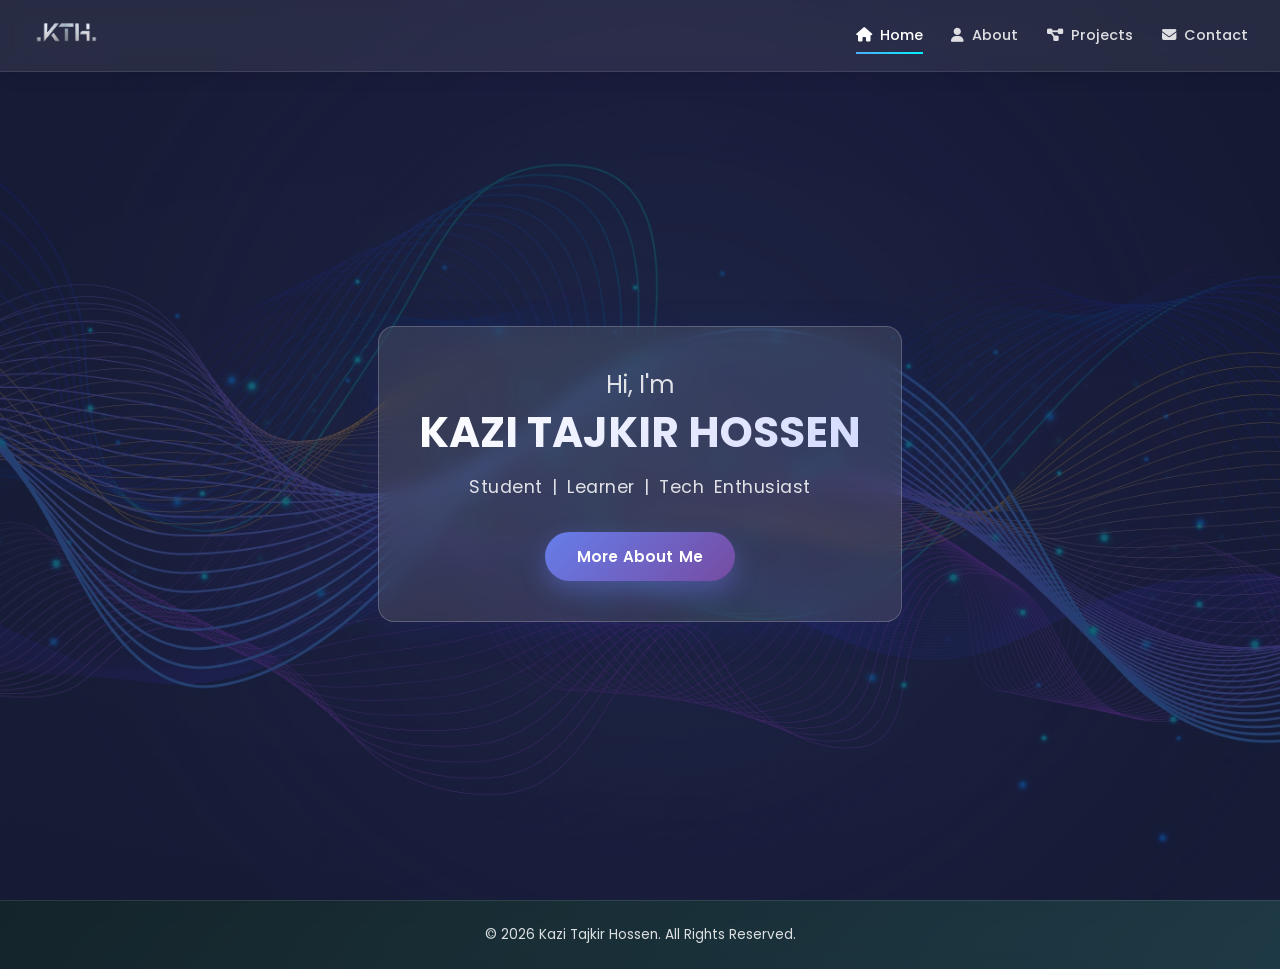
==== index.html @ 4af3c601 "first commit" ====
﻿<!DOCTYPE html>
<html lang="en">
<head>
    <meta charset="UTF-8">
    <meta name="viewport" content="width=device-width, initial-scale=1.0">
    <meta name="color-scheme" content="light">
    <meta name="supported-color-schemes" content="light">
    <title>Kazi Tajkir Hossen | Portfolio</title>
    <link rel="preconnect" href="https://fonts.googleapis.com">
    <link rel="preconnect" href="https://fonts.gstatic.com" crossorigin>
    <link href="https://fonts.googleapis.com/css2?family=Poppins:wght@300;400;500;600;700;800&display=swap" rel="stylesheet">
    <link rel="stylesheet" href="https://cdnjs.cloudflare.com/ajax/libs/font-awesome/6.5.1/css/all.min.css">
    <link rel="stylesheet" href="styles.css">
    <link rel="icon" type="image/png" href="Favicon/favicon-96x96.png" sizes="96x96" />
    <link rel="icon" type="image/svg+xml" href="Favicon/favicon.svg" />
    <link rel="shortcut icon" href="Favicon/favicon.ico" />
    <link rel="apple-touch-icon" sizes="180x180" href="Favicon/apple-touch-icon.png" />
    <meta name="apple-mobile-web-app-title" content="KTH Portfolio" />
    <link rel="manifest" href="Favicon/site.webmanifest" />
</head>
<body>
    <!-- Navigation -->
    <nav class="glass-nav">
        <div class="nav-container">
            <div class="logo">
                <a href="index.html" aria-label="Go to Home">
                    <img src="KTH/KTH Logo.jpg" alt="KTH Logo">
                </a>
            </div>
            <input type="checkbox" id="nav-toggle" class="nav-toggle" aria-label="Toggle navigation menu">
            <label for="nav-toggle" class="nav-toggle-label" aria-label="Toggle navigation menu">
                <span></span>
                <span></span>
                <span></span>
            </label>
            <ul class="nav-links">
                <li><a href="index.html" class="active"><i class="fa-solid fa-house" aria-hidden="true"></i><span>Home</span></a></li>
                <li><a href="about.html"><i class="fa-solid fa-user" aria-hidden="true"></i><span>About</span></a></li>
                <li><a href="projects.html"><i class="fa-solid fa-diagram-project" aria-hidden="true"></i><span>Projects</span></a></li>
                <li><a href="contact.html"><i class="fa-solid fa-envelope" aria-hidden="true"></i><span>Contact</span></a></li>
            </ul>
        </div>
    </nav>

    <!-- Home Section -->
    <section class="home-section">
        <div class="abstract-background bg-home"></div>
        
        <div class="home-content">
            <div class="glass-card intro-card">
                <h3 class="greeting">Hi, I'm</h3>
                <h1 class="name">KAZI TAJKIR HOSSEN</h1>
                <p class="roles">Student  |  Learner  |  Tech Enthusiast</p>
                <a href="about.html" class="cta-button">More About Me</a>
            </div>
        </div>
    </section>

    <!-- Footer -->
    <footer class="footer">
        <p>&copy; 2026 Kazi Tajkir Hossen. All Rights Reserved.</p>
    </footer>
</body>
</html>
---- styles.css ----
﻿/* ===========================
   CSS Variables & Reset
   =========================== */
:root {
    --primary-gradient: linear-gradient(135deg, #667eea 0%, #764ba2 100%);
    --secondary-gradient: linear-gradient(135deg, #f093fb 0%, #f5576c 100%);
    --accent-gradient: linear-gradient(135deg, #4facfe 0%, #00f2fe 100%);
    --glass-bg: rgba(255, 255, 255, 0.1);
    --glass-border: rgba(255, 255, 255, 0.2);
    --text-primary: #ffffff;
    --text-secondary: rgba(255, 255, 255, 0.85);
    --shadow-sm: 0 8px 32px 0 rgba(31, 38, 135, 0.15);
    --shadow-md: 0 8px 32px 0 rgba(31, 38, 135, 0.25);
    --shadow-lg: 0 15px 45px 0 rgba(31, 38, 135, 0.35);
    color-scheme: light;
}

html {
    color-scheme: light !important;
    forced-color-adjust: none;
}

* {
    margin: 0;
    padding: 0;
    box-sizing: border-box;
}

body {
    font-family: 'Poppins', sans-serif;
    background: linear-gradient(135deg, #0f2027 0%, #203a43 50%, #2c5364 100%);
    color: var(--text-primary);
    min-height: 100vh;
    overflow-x: hidden;
}

/* ===========================
   Abstract Background with Custom Image
   =========================== */
.abstract-background {
    position: fixed;
    top: 0;
    left: 0;
    width: 100%;
    height: 100%;
    z-index: 0;
    overflow: hidden;
    pointer-events: none;
    
    background-size: cover;
    background-position: center;
    background-repeat: no-repeat;
    background-attachment: fixed;
}

/* Home Page Background */
.bg-home {
    background-image: url('Backgrounds/Bg_Home.jpg');
}

/* Projects Page Background */
.bg-projects {
    background-image: url('Backgrounds/Bg_Projects.jpg');
}

/* About Page Background */
.bg-about {
    background-image: url('Backgrounds/Bg_About.jpg');
}

/* Contact Page Background */
.bg-contact {
    background-image: url('Backgrounds/Bg_Contact.png');
}

/* Dark overlay for better text readability */
.abstract-background::before {
    content: '';
    position: absolute;
    top: 0;
    left: 0;
    width: 100%;
    height: 100%;
    background: rgba(15, 32, 39, 0.66); /* Dark overlay */
    z-index: 1;
}

/* Subtle water-flow overlay (no JS) */
.abstract-background::after {
    content: '';
    position: absolute;
    inset: 0;
    z-index: 2;
    pointer-events: none;
    background:
        radial-gradient(120% 80% at 20% 30%, rgba(255, 255, 255, 0.08), transparent 60%),
        radial-gradient(120% 90% at 80% 70%, rgba(120, 200, 255, 0.08), transparent 60%),
        linear-gradient(120deg, rgba(255, 255, 255, 0.04), rgba(255, 255, 255, 0.02), rgba(120, 200, 255, 0.04));
    background-size: 180% 180%;
    background-position: 0% 0%;
    mix-blend-mode: screen;
    opacity: 0.35;
    animation: waterFlow 18s ease-in-out infinite;
}

/* ===========================
   Navigation
   =========================== */
.glass-nav {
    position: fixed;
    top: 0;
    left: 0;
    width: 100%;
    height: 72px;
    background: rgba(255, 255, 255, 0.08);
    backdrop-filter: blur(10px);
    -webkit-backdrop-filter: blur(10px);
    border-bottom: 1px solid rgba(255, 255, 255, 0.1);
    z-index: 1000;
    box-shadow: 0 4px 16px rgba(0, 0, 0, 0.1);
    display: flex;
    align-items: center;
}

.nav-container {
    max-width: none;
    width: 100%;
    margin: 0 auto;
    padding: 0 2rem;
    display: flex;
    justify-content: space-between;
    align-items: center;
    height: 100%;
    position: relative;
}

.logo {
    display: flex;
    align-items: center;
    flex: 0 0 auto;
}

.logo img {
    height: 60px;
    width: auto;
    display: block;
    object-fit: contain;
}

.nav-links {
    display: flex;
    list-style: none;
    gap: 1.8rem;
    margin-left: auto;
}

.nav-toggle {
    position: absolute;
    opacity: 0;
    pointer-events: none;
}

.nav-toggle-label {
    display: none;
    margin-left: auto;
    width: 26px;
    height: 20px;
    align-items: center;
    justify-content: center;
    flex-direction: column;
    gap: 4px;
    cursor: pointer;
    z-index: 1101;
}

.nav-toggle-label span {
    display: block;
    width: 100%;
    height: 2px;
    border-radius: 999px;
    background: rgba(255, 255, 255, 0.95);
    transition: transform 0.3s ease, opacity 0.3s ease;
}

.nav-links a {
    color: var(--text-secondary);
    text-decoration: none;
    font-size: 0.90rem;
    font-weight: 500;
    transition: all 0.3s ease;
    position: relative;
    padding: 0.5rem 0;
    display: inline-flex;
    align-items: center;
    gap: 0.5rem;
}

.nav-links a::after {
    content: '';
    position: absolute;
    bottom: 0;
    left: 0;
    width: 0;
    height: 2px;
    background: var(--accent-gradient);
    transition: width 0.3s ease;
}

.nav-links a:hover,
.nav-links a.active {
    color: var(--text-primary);
}

.nav-links a:hover::after,
.nav-links a.active::after {
    width: 100%;
}

/* ===========================
   Glass Card Effect
   =========================== */
.glass-card {
    background: rgba(255, 255, 255, 0.1);
    backdrop-filter: blur(10px);
    -webkit-backdrop-filter: blur(10px);
    border: 1px solid rgba(255, 255, 255, 0.2);
    border-radius: 16px;
    box-shadow: var(--shadow-md);
    transition: all 0.4s cubic-bezier(0.175, 0.885, 0.32, 1.275);
}

.glass-card:hover {
    transform: translateY(-5px);
    box-shadow: var(--shadow-lg);
    border-color: rgba(255, 255, 255, 0.3);
}

/* ===========================
   Home Section
   =========================== */
.home-section {
    min-height: 100vh;
    display: flex;
    align-items: center;
    justify-content: center;
    padding: 5rem 2rem 2rem;
    position: relative;
}

.home-content {
    max-width: 1200px;
    width: 100%;
    position: relative;
    z-index: 1;
    display: flex;
    justify-content: center;
    align-items: center;
}

.intro-card {
    max-width: 700px;
    padding: 2.5rem 2.5rem;
    animation: fadeInUp 1s ease-out;
    text-align: center;
}

.greeting {
    font-size: 1.5rem;
    font-weight: 400;
    margin-bottom: 0.3rem;
    color: var(--text-secondary);
    animation: fadeIn 1s ease-out 0.3s both;
}

.name {
    font-size: 2.65rem;
    font-weight: 700;
    margin-bottom: 1rem;
    background: linear-gradient(135deg, #ffffff 0%, #d4daff 100%);
    -webkit-background-clip: text;
    -webkit-text-fill-color: transparent;
    background-clip: text;
    line-height: 1.2;

    animation: fadeIn 1s ease-out 0.6s both;
}

.roles {
    font-size: 1.1rem;
    color: var(--text-secondary);
    margin-bottom: 2rem;
    font-weight: 400;
    letter-spacing: 0.5px;
    word-spacing: 0.25rem;
    animation: fadeIn 1s ease-out 0.9s both;
}

.cta-button {
    display: inline-block;
    padding: 0.8rem 2rem;
    background: var(--primary-gradient);
    color: white;
    text-decoration: none;
    border-radius: 50px;
    font-weight: 600;
    font-size: 0.95rem;
    word-spacing: 0.09rem;
    box-shadow: 0 10px 25px rgba(102, 126, 234, 0.4);
    transition: all 0.3s ease;
    animation: fadeIn 1s ease-out 1.2s both;
}

.cta-button:hover {
    transform: translateY(-3px);
    box-shadow: 0 15px 35px rgba(102, 126, 234, 0.6);
}

/* ===========================
   About Section
   =========================== */
.about-section {
    min-height: 100vh;
    padding: 6rem 2rem 3rem;
    position: relative;
}

.container {
    max-width: 1200px;
    margin: 0 auto;
    position: relative;
    z-index: 1;
}

.about-intro {
    display: grid;
    grid-template-columns: 1.5fr 1fr;
    gap: 2rem;
    margin-bottom: 4rem;
    animation: fadeInUp 0.8s ease-out;
}

.intro-text {
    padding: 2rem;
}

.intro-text h2 {
    font-size: 2.1rem;
    margin-bottom: 1.5rem;
    background: linear-gradient(135deg, #ffffff 0%, #a5b4fc 100%);
    -webkit-background-clip: text;
    -webkit-text-fill-color: transparent;
    background-clip: text;
    font-weight: 700;
}

.intro-text p {
    font-size: 0.99rem;
    line-height: 1.7;
    color: var(--text-secondary);
    margin-bottom: 1rem;
    font-weight: 300;
}

.profile-image {
    padding: 1.5rem;
    display: flex;
    align-items: center;
    justify-content: center;
}

.profile-image img {
    width: 100%;
    max-width: 240px;
    aspect-ratio: 1;
    object-fit: cover;
    border-radius: 16px;
    box-shadow: 0 8px 24px rgba(0, 0, 0, 0.2);
}

.image-placeholder {
    width: 100%;
    max-width: 220px;
    aspect-ratio: 1;
    background: linear-gradient(135deg, rgba(102, 126, 234, 0.3), rgba(118, 75, 162, 0.3));
    border-radius: 16px;
    display: flex;
    align-items: center;
    justify-content: center;
    overflow: hidden;
}

.image-placeholder svg {
    width: 100%;
    height: 100%;
}

/* ===========================
   Section Titles
   =========================== */
.section-title {
    font-size: 1.75rem;
    margin-bottom: 2rem;
    text-align: center;
    background: linear-gradient(135deg, #ffffff 0%, #bec9ff 100%);
    -webkit-background-clip: text;
    -webkit-text-fill-color: transparent;
    background-clip: text;
    font-weight: 700;
    position: relative;
    padding-bottom: 1rem;
}

.section-title::after {
    content: '';
    position: absolute;
    bottom: 0;
    left: 50%;
    transform: translateX(-50%);
    width: 80px;
    height: 2px;
    background: linear-gradient(90deg, transparent, rgba(165, 180, 252, 0.8), transparent);
}

/* Increase spacing around the small diamond characters in section titles */
.section-title .diamond {
    display: inline-block;
    margin: 0 0.6rem; /* adjust this value to increase/decrease spacing */
}

/* ===========================
   Skills Section (2 Rows)
   =========================== */
.skills-section {
    margin-bottom: 4rem;
    animation: fadeInUp 0.8s ease-out 0.2s both;
}

.skills-grid {
    display: flex;
    flex-wrap: wrap;
    justify-content: center;
    gap: 1.5rem;
    max-width: 800px;
    margin: 0 auto;
}

.skill-card {
    width: calc(25% - 1.5rem);
    min-width: 140px;
    max-width: 160px;
    padding: 1.2rem 0.8rem;
    display: flex;
    flex-direction: column;
    align-items: center;
    justify-content: center;
    gap: 0.6rem;
    cursor: pointer;
    text-align: center;
}

.skill-card img {
    width: 48px;
    height: 48px;
    object-fit: contain;
    transition: transform 0.3s ease;
}

.skill-card img.css-skill-icon {
    width: 40px;
    height: 40px;
}

.skill-card:hover img {
    transform: scale(1.15) rotate(5deg);
}

.skill-card p {
    font-size: 0.85rem;
    font-weight: 500;
    text-align: center;
}

/* ===========================
   Education Section
   =========================== */
.education-section {
    margin-bottom: 4rem;
    animation: fadeInUp 0.8s ease-out 0.4s both;
}

.education-grid {
    display: grid;
    grid-template-columns: repeat(auto-fit, minmax(280px, 1fr));
    gap: 2rem;
}

.education-card {
    padding: 2rem 1.5rem;
    text-align: center;
    cursor: pointer;
}

.edu-icon {
    font-size: 2.5rem;
    margin-bottom: 1rem;
}

.education-card h3 {
    font-size: 1.05rem;
    margin-bottom: 0.8rem;
    color: var(--text-primary);
    font-weight: 600;
}

.education-card p {
    font-size: 0.9rem;
    color: var(--text-secondary);
    font-weight: 400;
}

/* ===========================
   Certificates Section
   =========================== */
.certificates-section {
    margin-bottom: 3rem;
    animation: fadeInUp 0.8s ease-out 0.6s both;
}

.certificates-grid {
    display: grid;
    grid-template-columns: repeat(4, 1fr);
    gap: 1.5rem;
    max-width: 1200px;
    margin: 0 auto;
}

.certificate-card {
    padding: 0;
    overflow: hidden;
    cursor: pointer;
    text-decoration: none;
    display: block;
    background: linear-gradient(135deg, rgba(102, 126, 234, 0.1), rgba(118, 75, 162, 0.1));
}

/* Landscape certificates - default */
.certificate-card {
    aspect-ratio: 1.4;
}

.certificate-card img {
    width: 100%;
    height: 100%;
    object-fit: cover;
    transition: transform 0.3s ease;
}

.certificate-card:hover img {
    transform: scale(1.05);
}

/* Portrait certificates - taller, takes 2 rows */
.certificate-card.portrait {
    grid-row: span 2;
    aspect-ratio: 0.7;
}

.certificate-card.portrait img {
    object-fit: cover;
}

/* Center last 2 certificates side by side */
.certificate-card:nth-last-child(2) {
    grid-column: 2 / span 1;
}

.certificate-card:nth-last-child(1) {
    grid-column: 3 / span 1;
}

.cert-placeholder {
    width: 100%;
    height: 100%;
    background: linear-gradient(135deg, rgba(102, 126, 234, 0.2), rgba(118, 75, 162, 0.2));
    display: flex;
    align-items: center;
    justify-content: center;
    font-size: 0.85rem;
    color: var(--text-secondary);
    transition: all 0.3s ease;
    font-weight: 500;
}

.certificate-card:hover .cert-placeholder {
    background: linear-gradient(135deg, rgba(102, 126, 234, 0.4), rgba(118, 75, 162, 0.4));
    transform: scale(1.05);
}

/* ===========================
   Contact Section (2 Rows)
   =========================== */
.contact-section {
    min-height: 100vh;
    padding: 6rem 2rem 3rem;
    position: relative;
    display: flex;
    align-items: center;
}

.contact-subtitle {
    text-align: center;
    font-size: 1rem;
    color: var(--text-secondary);
    margin-bottom: 2.4rem;
    font-weight: 400;
}

.contact-grid {
    max-width: 900px;
    margin: 0 auto;
}

.contact-row {
    display: flex;
    justify-content: center;
    gap: 2rem;
    margin-bottom: 2rem;
    animation: fadeInUp 0.8s ease-out both;
}

.contact-row:nth-child(1) {
    animation-delay: 0.2s;
}

.contact-row:nth-child(2) {
    animation-delay: 0.4s;
}

.contact-card {
    padding: 1.5rem 1.2rem;
    display: flex;
    flex-direction: column;
    align-items: center;
    justify-content: center;
    gap: 0.7rem;
    min-width: 120px;
    text-decoration: none;
    cursor: pointer;
}

.contact-card img {
    width: 51px;
    height: 51px;
    object-fit: contain;
    transition: transform 0.3s ease;
}

/* Override size for email icon only */
.contact-card img.email-icon {
    width: 60px;
    height: 60px;
}

.contact-card img.facebook-icon {
    width: 42px;
    height: 42px;
}

.contact-card img.instagram-icon {
    width: 41px;
    height: 41px;
}

.contact-card img.github-icon {
    width: 50px;
    height: 50px;
}

.contact-card img.x-icon {
    width: 53px;
    height: 53px;
}

.contact-card img.whatsapp-icon {
    width: 45px;
    height: 45px;
}

.contact-card:hover img {
    transform: scale(1.2) rotate(5deg);
}

.contact-card p {
    font-size: 0.8rem;
    font-weight: 500;
    color: var(--text-primary);
}

/* ===========================
   Footer
   =========================== */
.footer {
    background: rgba(0, 0, 0, 0.3);
    backdrop-filter: blur(10px);
    -webkit-backdrop-filter: blur(10px);
    padding: 1.5rem;
    text-align: center;
    border-top: 1px solid rgba(255, 255, 255, 0.1);
    position: relative;
    z-index: 1;
}

.footer p {
    color: var(--text-secondary);
    font-size: 0.85rem;
    font-weight: 400;
}

/* ===========================
   Animations
   =========================== */
@keyframes fadeIn {
    from {
        opacity: 0;
    }
    to {
        opacity: 1;
    }
}

@keyframes fadeInUp {
    from {
        opacity: 0;
        transform: translateY(30px);
    }
    to {
        opacity: 1;
        transform: translateY(0);
    }
}

@keyframes waterFlow {
    0% {
        background-position: 0% 0%;
    }
    50% {
        background-position: 100% 50%;
    }
    100% {
        background-position: 0% 100%;
    }
}

/* ===========================
   Responsive Design
   =========================== */
@media (max-width: 1024px) {
    .name {
        font-size: 2.5rem;
    }
    
    .certificates-grid {
        grid-template-columns: repeat(6, 1fr);
    }

    .certificate-card {
        grid-column: span 2;
    }

    /* Center last row (2 items) in 3-column layout */
    .certificate-card:nth-last-child(2) {
        grid-column: 2 / span 2;
    }

    .certificate-card:nth-last-child(1) {
        grid-column: 4 / span 2;
    }
    
    .about-intro {
        grid-template-columns: 1fr;
    }
    
    .skills-grid {
        grid-template-columns: repeat(4, 1fr);
    }
}

/* Keep About image beside text for landscape phones and mobile "desktop site" */
@media (max-width: 1024px) and (min-width: 700px) and (orientation: landscape),
       (max-width: 1024px) and (min-width: 900px) {
    .about-intro {
        grid-template-columns: 1.35fr 1fr;
        align-items: center;
    }

    .profile-image img {
        max-width: 275px;
    }
}

@media (max-width: 768px) {
    .glass-nav {
        height: 72px;
    }
    
    .nav-container {
        padding: 0 1.5rem;
    }

    .nav-toggle-label {
        display: flex;
        margin-right: 0.28rem;
        gap: 9px;
        height: 28px;
    }

    .nav-toggle-label span {
        height: 2.5px;
    }

    .nav-links {
        position: absolute;
        top: calc(100% + 0.6rem);
        right: 1.2rem;
        margin-left: 0;
        min-width: 215px;
        padding: 0.9rem 1rem;
        gap: 0.4rem;
        flex-direction: column;
        align-items: flex-start;
        background: rgba(16, 33, 45, 0.9);
        backdrop-filter: blur(12px);
        -webkit-backdrop-filter: blur(12px);
        border: 1px solid rgba(255, 255, 255, 0.18);
        border-radius: 12px;
        box-shadow: 0 12px 30px rgba(0, 0, 0, 0.25);
        opacity: 0;
        visibility: hidden;
        pointer-events: none;
        transform: translateY(-10px);
        transition: opacity 0.25s ease, transform 0.25s ease, visibility 0.25s ease;
    }

    .nav-links li {
        width: 100%;
    }

    .nav-links a {
        width: 100%;
        padding: 0.45rem 0.2rem;
        font-size: 0.92rem;
    }

    .nav-toggle:checked ~ .nav-links {
        opacity: 1;
        visibility: visible;
        pointer-events: auto;
        transform: translateY(0);
    }

    .nav-toggle:checked + .nav-toggle-label span:nth-child(1) {
        transform: translateY(9px) rotate(45deg);
    }

    .nav-toggle:checked + .nav-toggle-label span:nth-child(2) {
        opacity: 0;
    }

    .nav-toggle:checked + .nav-toggle-label span:nth-child(3) {
        transform: translateY(-9px) rotate(-45deg);
    }

    .logo img {
        height: 66px;
    }
    
    .name {
        font-size: 2.2rem;
    }
    
    .greeting {
        font-size: 1.3rem;
    }
    
    .roles {
        font-size: 1rem;
    }
    
    .intro-card {
        padding: 2rem 1.8rem;
    }
    
    .section-title {
        font-size: 1.4rem;
    }
    
    .skills-grid {
        gap: 1.2rem;
    }
    
    .skill-card {
        width: calc(50% - 1rem);
        min-width: 110px;
        padding: 0.9rem 0.65rem;
    }
    
    .skill-card img {
        width: 38px;
        height: 38px;
    }

    .skill-card img.css-skill-icon {
        width: 32px;
        height: 32px;
    }
    
    .skill-card p {
        font-size: 0.78rem;
    }
    
    .education-grid {
        grid-template-columns: 1fr;
    }

    .education-card {
        padding: 1.6rem 1.2rem;
    }

    .edu-icon {
        font-size: 2.1rem;
    }

    .education-card h3 {
        font-size: 0.98rem;
    }

    .education-card p {
        font-size: 0.85rem;
    }
    
    .certificates-grid {
        grid-template-columns: repeat(2, 1fr);
        gap: 1.2rem;
    }

    /* Ensure 2-per-row on mobile widths */
    .certificate-card {
        grid-column: span 1;
    }

    /* Reset desktop centering rules so items don't get pushed off-grid */
    .certificate-card:nth-last-child(2),
    .certificate-card:nth-last-child(1) {
        grid-column: auto;
    }
    
    .contact-row {
        flex-wrap: wrap;
        gap: 1.5rem;
    }
    
    .contact-card {
        min-width: 100px;
        padding: 1.2rem 0.9rem;
    }
    
    .contact-card img {
        width: 40px;
        height: 40px;
    }

    .contact-card img.email-icon {
        width: 50px;
        height: 50px;
    }

    .contact-card img.facebook-icon {
        width: 34px;
        height: 34px;
    }

    .contact-card img.instagram-icon {
        width: 33px;
        height: 33px;
    }

    .contact-card img.github-icon {
        width: 42px;
        height: 42px;
    }

    .contact-card img.x-icon {
        width: 43px;
        height: 43px;
    }

    .contact-card img.whatsapp-icon {
        width: 36px;
        height: 36px;
    }
}

@media (max-width: 480px) {
    .glass-nav {
        height: 66px;
    }
    
    .nav-container {
        padding: 0 1rem;
    }
    
    .nav-links {
        right: 0.85rem;
        min-width: 200px;
        padding: 0.85rem 0.9rem;
    }

    .nav-toggle-label {
        width: 23px;
        height: 17px;
        gap: 3px;
        margin-right: 0.2rem;
    }

    .nav-toggle:checked + .nav-toggle-label span:nth-child(1) {
        transform: translateY(4px) rotate(45deg);
    }

    .nav-toggle:checked + .nav-toggle-label span:nth-child(3) {
        transform: translateY(-4px) rotate(-45deg);
    }

    .nav-links a {
        font-size: 0.82rem;
    }

    .logo img {
        height: 58px;
    }
    
    .name {
        font-size: 1.65rem;
    }
    
    .intro-card {
        padding: 1.8rem 1.3rem;
    }
    
    .intro-text {
        padding: 1.3rem;
    }
    
    .intro-text h2 {
        font-size: 1.55rem;
    }
    
    .intro-text p {
        font-size: 0.78rem;
    }

    .greeting {
        font-size: 1.15rem;
    }

    .roles {
        font-size: 0.9rem;
    }

    .cta-button {
        padding: 0.62rem 1.38rem;
        font-size: 0.83rem;
    }

    .profile-image {
        padding: 1rem;
    }

    .profile-image img {
        max-width: 190px;
    }
    
    .skills-grid {
        gap: 1rem;
    }
    
    .skill-card {
        width: calc(50% - 0.8rem);
        min-width: 104px;
        padding: 0.85rem 0.55rem;
    }
    
    .skill-card img {
        width: 34px;
        height: 34px;
    }

    .skill-card img.css-skill-icon {
        width: 28px;
        height: 28px;
    }
    
    .skill-card p {
        font-size: 0.76rem;
    }

    /* Contact page tweaks (Mobile) */
    .contact-section .section-title {
        font-size: 1.35rem;
        margin-bottom: 1.4rem;
    }
    
    .contact-subtitle {
        font-size: 0.88rem;
        margin-bottom: 1.6rem;
    }
    
    .contact-row {
        gap: 1rem;
        margin-bottom: 1.2rem;
    }
    
    .contact-card {
        min-width: 90px;
        padding: 1rem 0.8rem;
    }
    
    .contact-card img {
        width: 34px;
        height: 34px;
    }
    
    .contact-card img.email-icon {
        width: 43px;
        height: 43px;
    }
    
    .contact-card img.facebook-icon {
        width: 30px;
        height: 30px;
    }

    .contact-card img.instagram-icon {
        width: 29px;
        height: 29px;
    }
    
    .contact-card img.github-icon {
        width: 37px;
        height: 37px;
    }

    .contact-card img.x-icon {
        width: 39px;
        height: 39px;
    }
    
    .contact-card img.whatsapp-icon {
        width: 33.5px;
        height: 33.5px;
    }
    
    .contact-card p {
        font-size: 0.74rem;
    }

    .education-card {
        padding: 1.3rem 0.9rem;
    }
    
    .edu-icon {
        font-size: 1.7rem;
    }
    
    .education-card h3 {
        font-size: 0.9rem;
    }
    
    .education-card p {
        font-size: 0.78rem;
    }
    
    .certificates-grid {
        grid-template-columns: repeat(2, 1fr);
        gap: 1rem;
    }

    .certificate-card {
        grid-column: span 1;
    }
    
    .certificate-card.portrait {
        grid-row: auto;
        aspect-ratio: 0.7;
    }
    
    /* Remove center positioning for last 2 items on mobile */
    .certificate-card:nth-last-child(2),
    .certificate-card:nth-last-child(1) {
        grid-column: auto;
    }
}



/* Projects: keep linked cards visually identical to normal cards */
.project-card-link {
    display: block;
    text-decoration: none;
    color: inherit;
    opacity: 0;
    transform: translateY(24px);
    animation: fadeInUp 0.75s ease-out both;
}

.project-card-link:visited,
.project-card-link:hover,
.project-card-link:active {
    color: inherit;
}

.project-card-link:focus-visible {
    outline: 2px solid rgba(165, 180, 252, 0.85);
    outline-offset: 3px;
}

.projects-section .section-title {
    animation: fadeInUp 0.7s ease-out 0.12s both;
}

.projects-section .project-card-link:nth-child(1) {
    animation-delay: 0.28s;
}

.projects-section .project-card-link:nth-child(2) {
    animation-delay: 0.44s;
}

/* Projects layout: avoid oversized cards on large screens */
.projects-grid {
    grid-template-columns: repeat(2, minmax(260px, 360px));
    justify-content: center;
    max-width: 860px;
    margin: 0 auto;
}

.projects-grid .education-card {
    width: 100%;
}

@media (max-width: 768px) {
    .projects-grid {
        grid-template-columns: 1fr;
        max-width: 100%;
    }
}

@media (prefers-reduced-motion: reduce) {
    .projects-section .section-title,
    .projects-section .project-card-link {
        animation: none;
        opacity: 1;
        transform: none;
    }
}
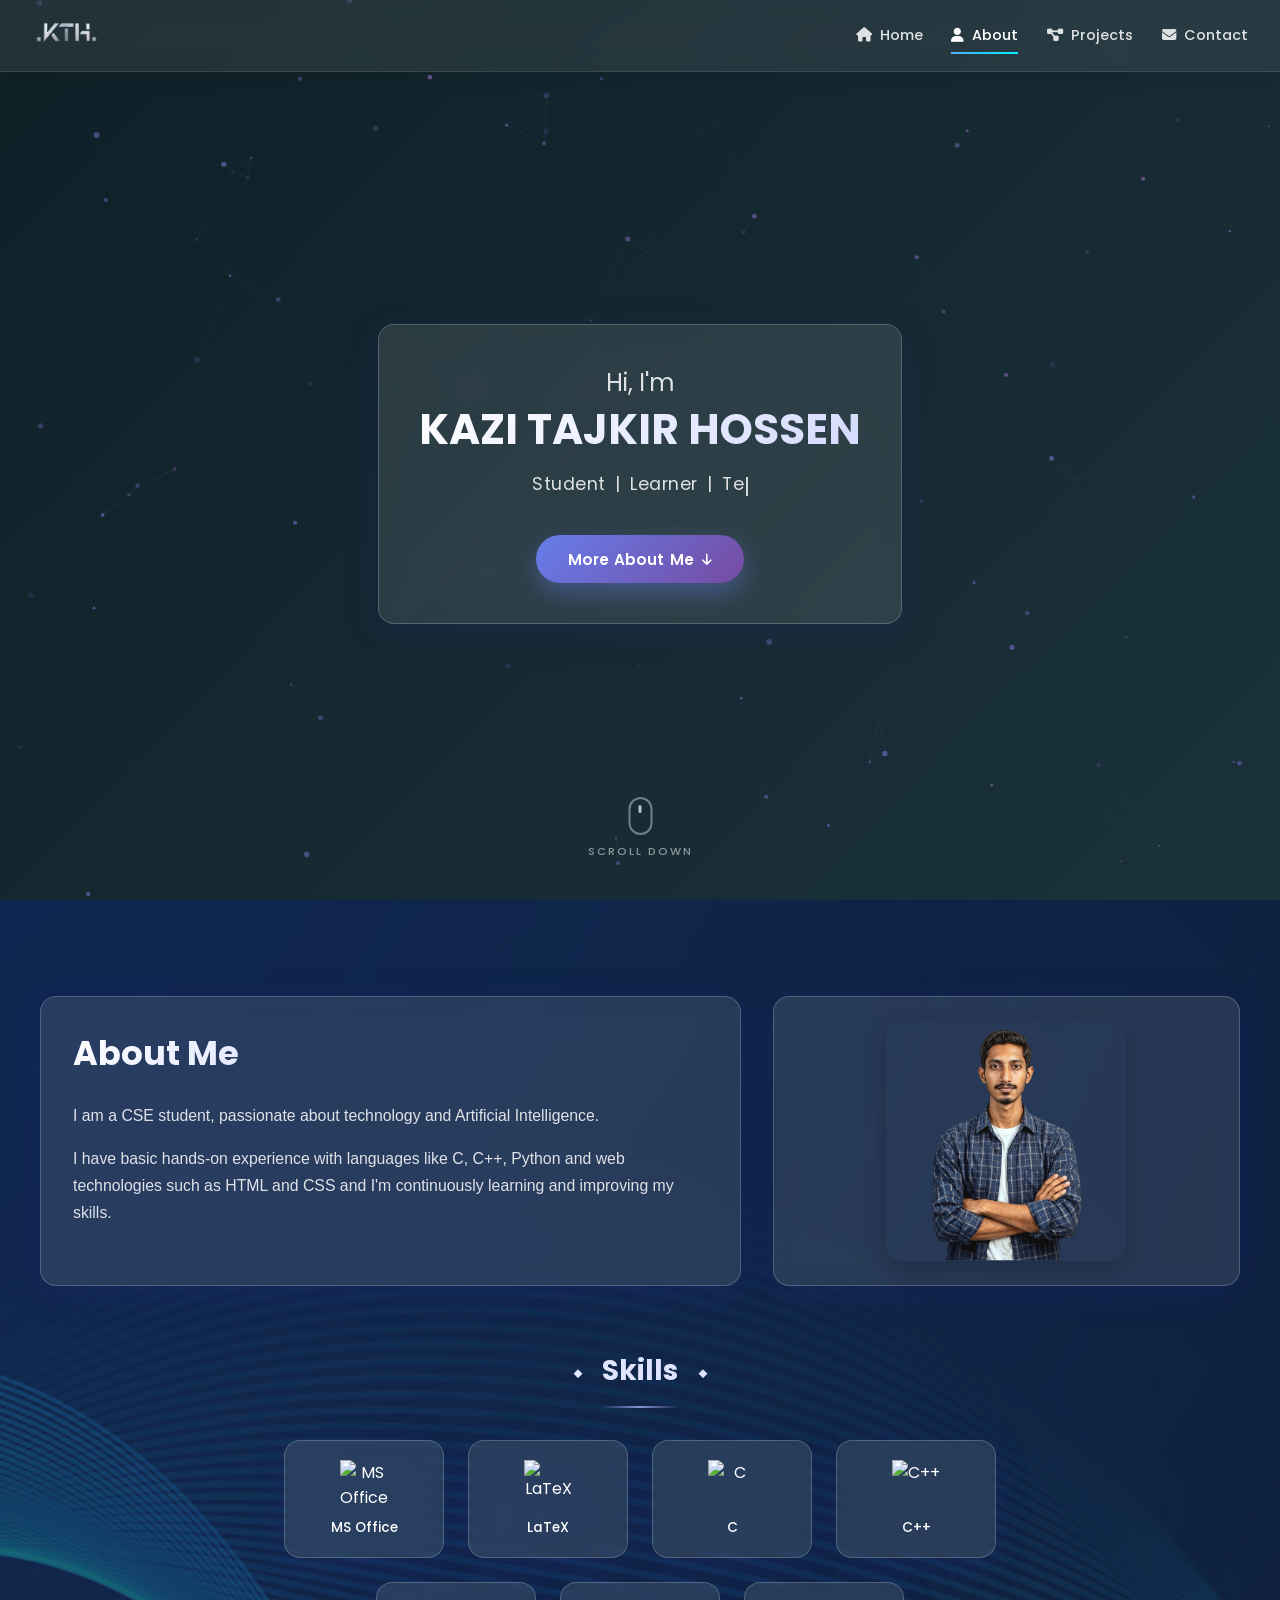
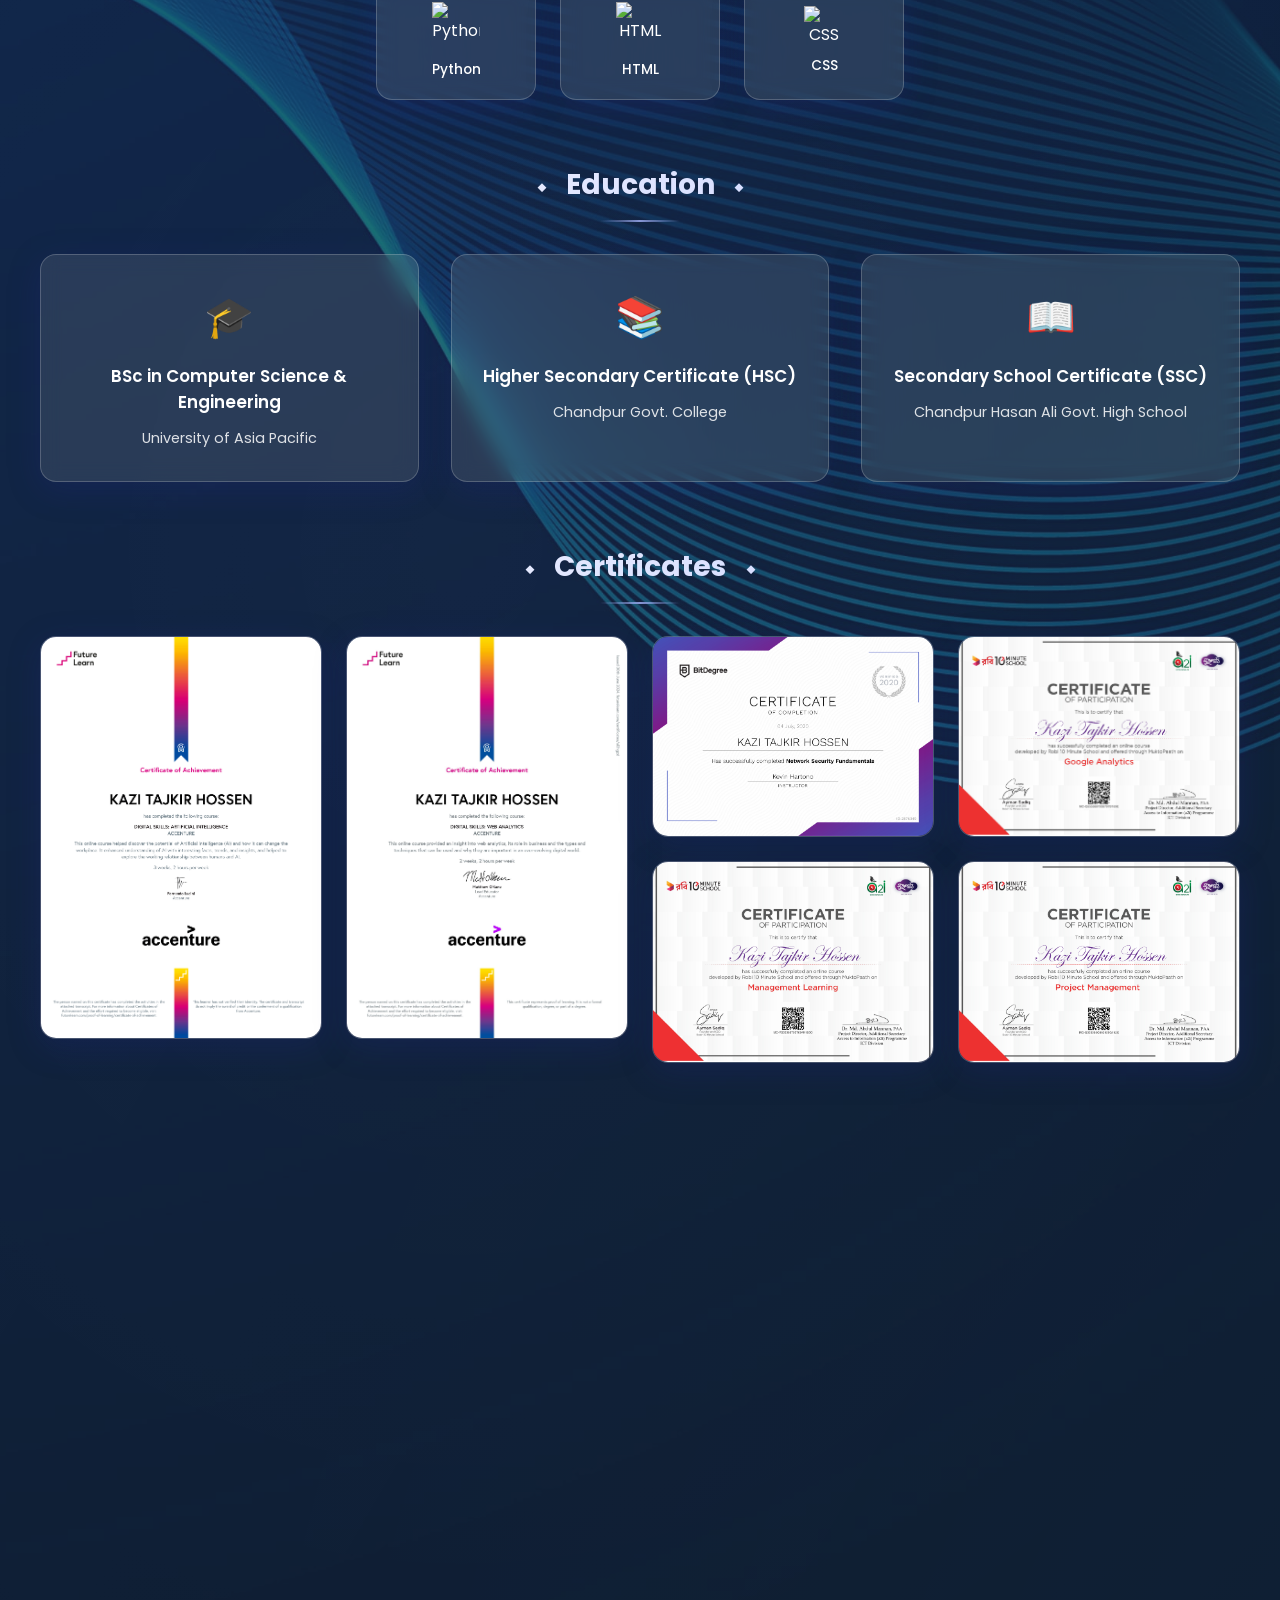
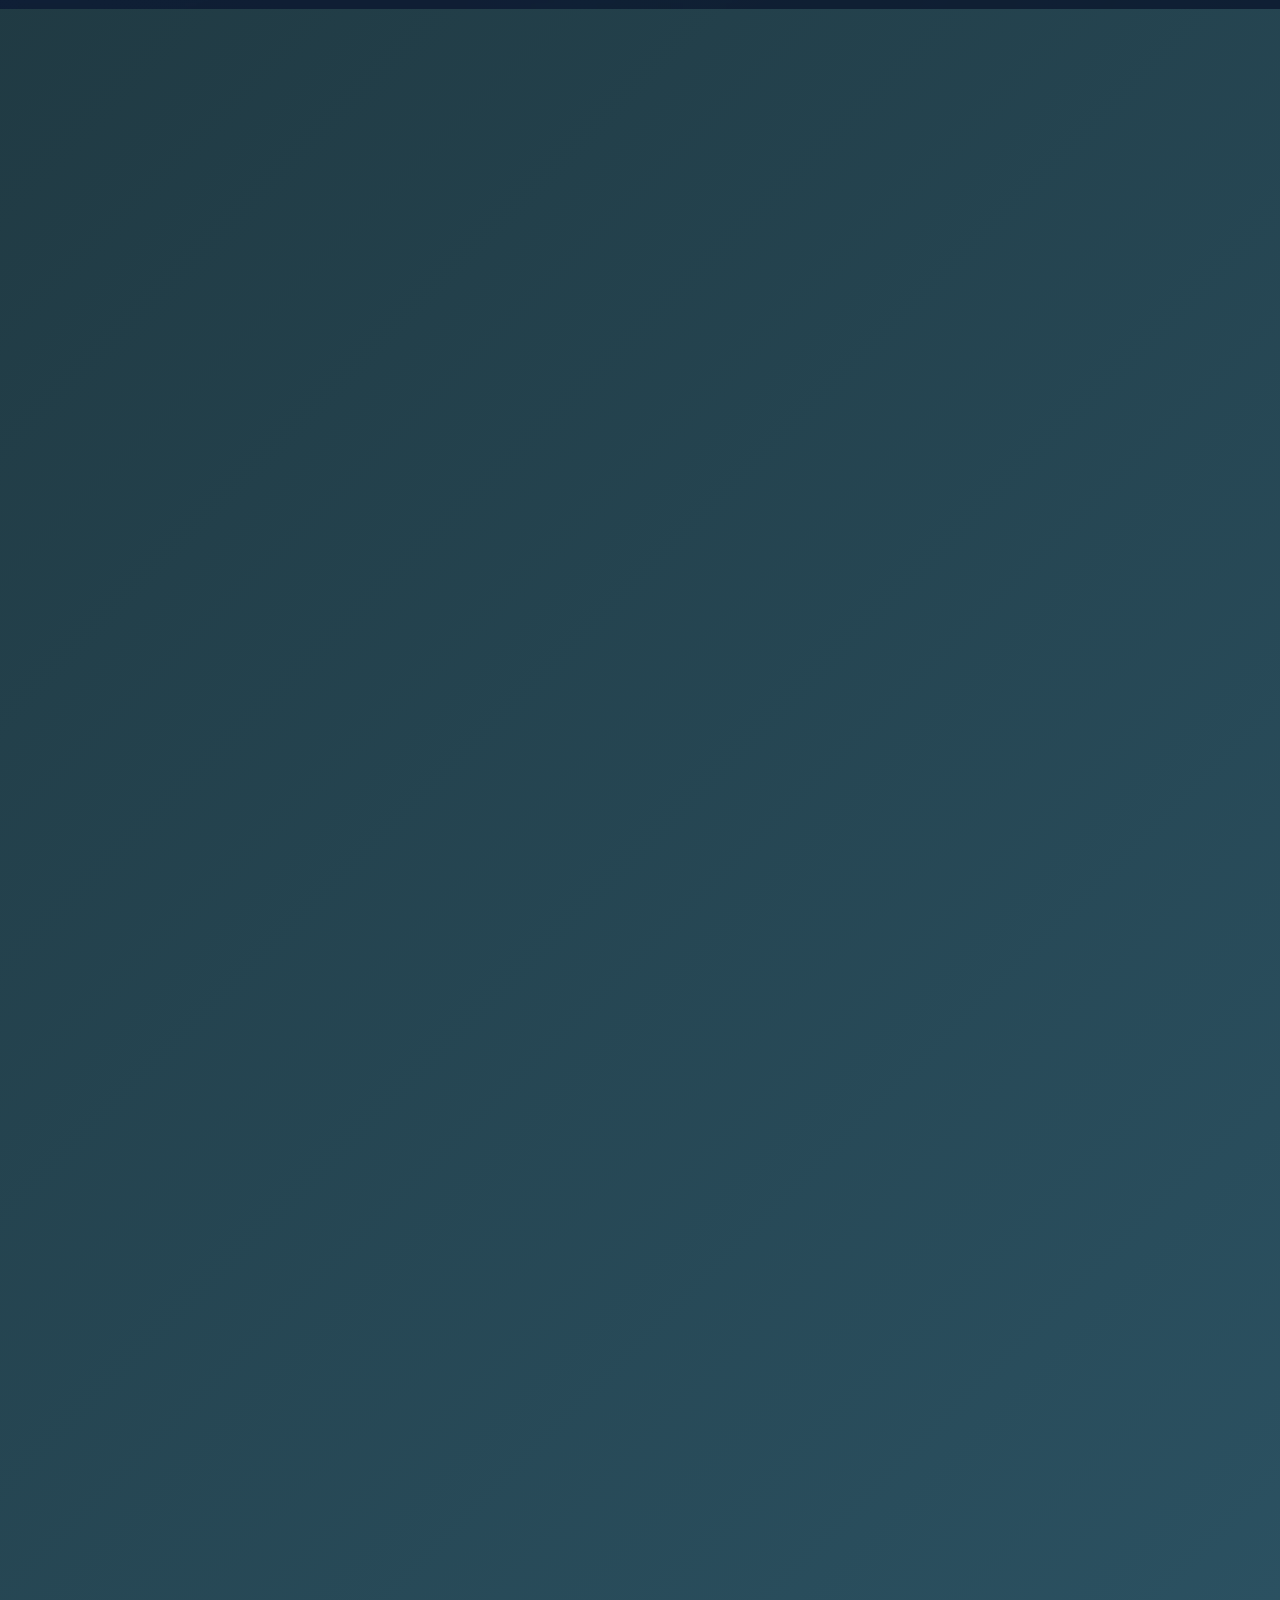
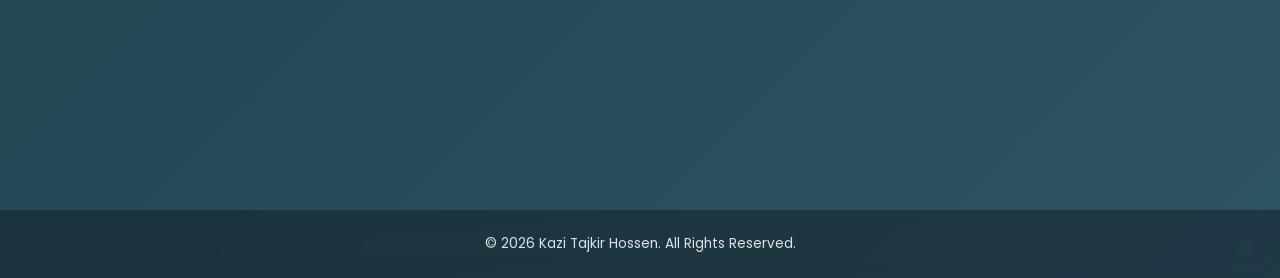
==== commit 3c480185: "feat: Convert to single-page portfolio with smooth scrolling and advanced JS animations - Merged all" ====
--- a/index.html
+++ b/index.html
@@ -1,10 +1,11 @@
-﻿<!DOCTYPE html>
+<!DOCTYPE html>
 <html lang="en">
 <head>
     <meta charset="UTF-8">
     <meta name="viewport" content="width=device-width, initial-scale=1.0">
     <meta name="color-scheme" content="light">
     <meta name="supported-color-schemes" content="light">
+    <meta name="description" content="Portfolio of Kazi Tajkir Hossen — CSE student, tech enthusiast, and AI passionate. Explore projects, skills, and more.">
     <title>Kazi Tajkir Hossen | Portfolio</title>
     <link rel="preconnect" href="https://fonts.googleapis.com">
     <link rel="preconnect" href="https://fonts.gstatic.com" crossorigin>
@@ -19,11 +20,17 @@
     <link rel="manifest" href="Favicon/site.webmanifest" />
 </head>
 <body>
+    <!-- Cursor Glow Trail (Desktop only) -->
+    <div class="cursor-glow" id="cursorGlow"></div>
+
+    <!-- Particle Canvas Background -->
+    <canvas id="particleCanvas"></canvas>
+
     <!-- Navigation -->
-    <nav class="glass-nav">
+    <nav class="glass-nav" id="mainNav">
         <div class="nav-container">
             <div class="logo">
-                <a href="index.html" aria-label="Go to Home">
+                <a href="#home" aria-label="Go to Home">
                     <img src="KTH/KTH Logo.jpg" alt="KTH Logo">
                 </a>
             </div>
@@ -34,24 +41,234 @@
                 <span></span>
             </label>
             <ul class="nav-links">
-                <li><a href="index.html" class="active"><i class="fa-solid fa-house" aria-hidden="true"></i><span>Home</span></a></li>
-                <li><a href="about.html"><i class="fa-solid fa-user" aria-hidden="true"></i><span>About</span></a></li>
-                <li><a href="projects.html"><i class="fa-solid fa-diagram-project" aria-hidden="true"></i><span>Projects</span></a></li>
-                <li><a href="contact.html"><i class="fa-solid fa-envelope" aria-hidden="true"></i><span>Contact</span></a></li>
+                <li><a href="#home" class="nav-link active" data-section="home"><i class="fa-solid fa-house" aria-hidden="true"></i><span>Home</span></a></li>
+                <li><a href="#about" class="nav-link" data-section="about"><i class="fa-solid fa-user" aria-hidden="true"></i><span>About</span></a></li>
+                <li><a href="#projects" class="nav-link" data-section="projects"><i class="fa-solid fa-diagram-project" aria-hidden="true"></i><span>Projects</span></a></li>
+                <li><a href="#contact" class="nav-link" data-section="contact"><i class="fa-solid fa-envelope" aria-hidden="true"></i><span>Contact</span></a></li>
             </ul>
         </div>
+        <!-- Scroll Progress Indicator -->
+        <div class="scroll-progress" id="scrollProgress"></div>
     </nav>
 
-    <!-- Home Section -->
-    <section class="home-section">
-        <div class="abstract-background bg-home"></div>
-        
+    <!-- ============================
+         SECTION: HOME
+         ============================ -->
+    <section class="home-section" id="home">
+        <div class="section-bg bg-home"></div>
+
         <div class="home-content">
             <div class="glass-card intro-card">
-                <h3 class="greeting">Hi, I'm</h3>
-                <h1 class="name">KAZI TAJKIR HOSSEN</h1>
-                <p class="roles">Student  |  Learner  |  Tech Enthusiast</p>
-                <a href="about.html" class="cta-button">More About Me</a>
+                <h3 class="greeting reveal-text">Hi, I'm</h3>
+                <h1 class="name reveal-text" data-delay="200">KAZI TAJKIR HOSSEN</h1>
+                <p class="roles" id="typingTarget"></p>
+                <a href="#about" class="cta-button reveal-text" data-delay="600">
+                    <span>More About Me</span>
+                    <i class="fa-solid fa-arrow-down cta-arrow"></i>
+                </a>
+            </div>
+        </div>
+
+        <!-- Scroll Down Indicator -->
+        <div class="scroll-indicator" id="scrollIndicator">
+            <div class="scroll-mouse">
+                <div class="scroll-wheel"></div>
+            </div>
+            <span>Scroll Down</span>
+        </div>
+    </section>
+
+    <!-- ============================
+         SECTION: ABOUT
+         ============================ -->
+    <section class="about-section" id="about">
+        <div class="section-bg bg-about"></div>
+
+        <div class="container">
+            <!-- Introduction -->
+            <div class="about-intro">
+                <div class="glass-card intro-text scroll-reveal" data-reveal="left">
+                    <h2>About Me</h2>
+                    <p>I am a CSE student, passionate about technology and Artificial Intelligence.</p>
+                    <p>I have basic hands-on experience with languages like C, C++, Python and web technologies such as HTML and CSS and I'm continuously learning and improving my skills.</p>
+                </div>
+                <div class="glass-card profile-image scroll-reveal" data-reveal="right">
+                    <img src="KTH/KTH_DP 2.png" alt="Kazi Tajkir Hossen">
+                </div>
+            </div>
+
+            <!-- Skills Section -->
+            <div class="skills-section">
+                <h2 class="section-title scroll-reveal" data-reveal="up"><span class="diamond">&#x2B29;</span> Skills <span class="diamond">&#x2B29;</span></h2>
+                <div class="skills-grid">
+                    <div class="glass-card skill-card scroll-reveal" data-reveal="up" data-delay="0">
+                        <img src="https://img.icons8.com/color/512/microsoft-office-2019.png" alt="MS Office">
+                        <p>MS Office</p>
+                    </div>
+                    <div class="glass-card skill-card scroll-reveal" data-reveal="up" data-delay="80">
+                        <img src="https://img.icons8.com/color/512/latex.png" alt="LaTeX">
+                        <p>LaTeX</p>
+                    </div>
+                    <div class="glass-card skill-card scroll-reveal" data-reveal="up" data-delay="160">
+                        <img src="https://img.icons8.com/color/512/c-programming.png" alt="C">
+                        <p>C</p>
+                    </div>
+                    <div class="glass-card skill-card scroll-reveal" data-reveal="up" data-delay="240">
+                        <img src="https://img.icons8.com/color/512/c-plus-plus-logo.png" alt="C++">
+                        <p>C++</p>
+                    </div>
+                    <div class="glass-card skill-card scroll-reveal" data-reveal="up" data-delay="320">
+                        <img src="https://img.icons8.com/color/512/python--v1.png" alt="Python">
+                        <p>Python</p>
+                    </div>
+                    <div class="glass-card skill-card scroll-reveal" data-reveal="up" data-delay="400">
+                        <img src="https://img.icons8.com/color/512/html-5--v1.png" alt="HTML">
+                        <p>HTML</p>
+                    </div>
+                    <div class="glass-card skill-card scroll-reveal" data-reveal="up" data-delay="480">
+                        <img src="https://upload.wikimedia.org/wikipedia/commons/thumb/a/ab/Official_CSS_Logo.svg/960px-Official_CSS_Logo.svg.png" alt="CSS" class="css-skill-icon">
+                        <p>CSS</p>
+                    </div>
+                </div>
+            </div>
+
+            <!-- Education Section -->
+            <div class="education-section">
+                <h2 class="section-title scroll-reveal" data-reveal="up"><span class="diamond">&#x2B29;</span> Education <span class="diamond">&#x2B29;</span></h2>
+                <div class="education-grid">
+                    <div class="glass-card education-card scroll-reveal" data-reveal="left" data-delay="0">
+                        <div class="edu-icon">&#127891;</div>
+                        <h3>BSc in Computer Science & Engineering</h3>
+                        <p>University of Asia Pacific</p>
+                    </div>
+                    <div class="glass-card education-card scroll-reveal" data-reveal="up" data-delay="150">
+                        <div class="edu-icon">&#128218;</div>
+                        <h3>Higher Secondary Certificate (HSC)</h3>
+                        <p>Chandpur Govt. College</p>
+                    </div>
+                    <div class="glass-card education-card scroll-reveal" data-reveal="right" data-delay="300">
+                        <div class="edu-icon">&#128214;</div>
+                        <h3>Secondary School Certificate (SSC)</h3>
+                        <p>Chandpur Hasan Ali Govt. High School</p>
+                    </div>
+                </div>
+            </div>
+
+            <!-- Certificates Section -->
+            <div class="certificates-section">
+                <h2 class="section-title scroll-reveal" data-reveal="up"><span class="diamond">&#x2B29;</span> Certificates <span class="diamond">&#x2B29;</span></h2>
+                <div class="certificates-grid">
+                    <a href="Certificates/Digital Skills _ Artificial Intelligence.png" target="_blank" class="glass-card certificate-card portrait scroll-reveal" data-reveal="up">
+                        <img src="Certificates/Digital Skills _ Artificial Intelligence.png" alt="Digital Skills - Artificial Intelligence">
+                    </a>
+                    <a href="Certificates/Digital Skills-Web Analytics.jpg" target="_blank" class="glass-card certificate-card portrait scroll-reveal" data-reveal="up" data-delay="80">
+                        <img src="Certificates/Digital Skills-Web Analytics.jpg" alt="Digital Skills - Web Analytics">
+                    </a>
+                    <a href="Certificates/Network Security Fundamentals.png" target="_blank" class="glass-card certificate-card scroll-reveal" data-reveal="up" data-delay="160">
+                        <img src="Certificates/Network Security Fundamentals.png" alt="Network Security Fundamentals">
+                    </a>
+                    <a href="Certificates/Google Analytics.jpg" target="_blank" class="glass-card certificate-card scroll-reveal" data-reveal="up" data-delay="240">
+                        <img src="Certificates/Google Analytics.jpg" alt="Google Analytics">
+                    </a>
+                    <a href="Certificates/Management Learning.jpg" target="_blank" class="glass-card certificate-card scroll-reveal" data-reveal="up" data-delay="100">
+                        <img src="Certificates/Management Learning.jpg" alt="Management Learning">
+                    </a>
+                    <a href="Certificates/Project Management.png" target="_blank" class="glass-card certificate-card scroll-reveal" data-reveal="up" data-delay="180">
+                        <img src="Certificates/Project Management.png" alt="Project Management">
+                    </a>
+                    <a href="Certificates/The Fundamentals of Digital Marketing.png" target="_blank" class="glass-card certificate-card scroll-reveal" data-reveal="up" data-delay="260">
+                        <img src="Certificates/The Fundamentals of Digital Marketing.png" alt="The Fundamentals of Digital Marketing">
+                    </a>
+                    <a href="Certificates/LinkedIn Marketing Tips.jpg" target="_blank" class="glass-card certificate-card scroll-reveal" data-reveal="up" data-delay="340">
+                        <img src="Certificates/LinkedIn Marketing Tips.jpg" alt="LinkedIn Marketing Tips">
+                    </a>
+                    <a href="Certificates/Marketing Tools & Techniques.jpg" target="_blank" class="glass-card certificate-card scroll-reveal" data-reveal="up" data-delay="120">
+                        <img src="Certificates/Marketing Tools & Techniques.jpg" alt="Marketing Tools & Techniques">
+                    </a>
+                    <a href="Certificates/Digital Marketing- Campaign Planning.jpg" target="_blank" class="glass-card certificate-card scroll-reveal" data-reveal="up" data-delay="200">
+                        <img src="Certificates/Digital Marketing- Campaign Planning.jpg" alt="Digital Marketing- Campaign Planning">
+                    </a>
+                    <a href="Certificates/Troubleshooting in Internet Connection.jpg" target="_blank" class="glass-card certificate-card scroll-reveal" data-reveal="up" data-delay="280">
+                        <img src="Certificates/Troubleshooting in Internet Connection.jpg" alt="Troubleshooting in Internet Connection">
+                    </a>
+                    <a href="Certificates/Basic Grapichs Design.png" target="_blank" class="glass-card certificate-card scroll-reveal" data-reveal="up" data-delay="360">
+                        <img src="Certificates/Basic Grapichs Design.png" alt="Basic Graphics Design">
+                    </a>
+                </div>
+            </div>
+        </div>
+    </section>
+
+    <!-- ============================
+         SECTION: PROJECTS
+         ============================ -->
+    <section class="about-section projects-section" id="projects">
+        <div class="section-bg bg-projects"></div>
+
+        <div class="container">
+            <h2 class="section-title scroll-reveal" data-reveal="up">Projects</h2>
+            <div class="education-grid projects-grid">
+                <a class="glass-card education-card project-card-link scroll-reveal" data-reveal="left" href="https://github.com/TajkirHossen-14/Smart_Eco_Home_Manager" target="_blank" rel="noopener noreferrer" aria-label="Open Smart Eco Home Manager project on GitHub">
+                    <div class="edu-icon"><i class="fa-solid fa-house-signal" aria-hidden="true"></i></div>
+                    <h3>Smart Eco Home Manager</h3>
+                    <p>View on GitHub</p>
+                </a>
+
+                <a class="glass-card education-card project-card-link scroll-reveal" data-reveal="right" data-delay="200" href="https://github.com/TajkirHossen-14/Esports_Tournament_Management" target="_blank" rel="noopener noreferrer" aria-label="Open Esports Tournament Management System project on GitHub">
+                    <div class="edu-icon"><i class="fa-solid fa-trophy" aria-hidden="true"></i></div>
+                    <h3>Esports Tournament Management</h3>
+                    <p>View on GitHub</p>
+                </a>
+            </div>
+        </div>
+    </section>
+
+    <!-- ============================
+         SECTION: CONTACT
+         ============================ -->
+    <section class="contact-section" id="contact">
+        <div class="section-bg bg-contact"></div>
+
+        <div class="container">
+            <h2 class="section-title scroll-reveal" data-reveal="up">Get In Touch</h2>
+            <p class="contact-subtitle scroll-reveal" data-reveal="up" data-delay="100">Feel free to reach out through any of these platforms</p>
+
+            <div class="contact-grid">
+                <!-- Row 1: WhatsApp, Email, LinkedIn, GitHub -->
+                <div class="contact-row">
+                    <a href="https://wa.me/8801842784882" target="_blank" class="glass-card contact-card scroll-reveal" data-reveal="up" data-delay="0">
+                        <img src="https://img.icons8.com/color/512/whatsapp--v1.png" alt="WhatsApp" class="whatsapp-icon">
+                        <p>WhatsApp</p>
+                    </a>
+                    <a href="mailto:tajkirhossen.14@gmail.com" class="glass-card contact-card scroll-reveal" data-reveal="up" data-delay="100">
+                        <img src="Icons/Email Icon.png" alt="Email" class="email-icon">
+                        <p>Email</p>
+                    </a>
+                    <a href="https://www.linkedin.com/in/kazi-tajkir-hossen" target="_blank" class="glass-card contact-card scroll-reveal" data-reveal="up" data-delay="200">
+                        <img src="https://img.icons8.com/color/512/linkedin.png" alt="LinkedIn">
+                        <p>LinkedIn</p>
+                    </a>
+                    <a href="https://github.com/TajkirHossen-14" target="_blank" class="glass-card contact-card scroll-reveal" data-reveal="up" data-delay="300">
+                        <img src="Icons/GitHub Icon.png" alt="GitHub" class="github-icon">
+                        <p>GitHub</p>
+                    </a>
+                </div>
+
+                <!-- Row 2: Facebook, Instagram, X -->
+                <div class="contact-row">
+                    <a href="https://www.facebook.com/tajkirhossen.14" target="_blank" class="glass-card contact-card scroll-reveal" data-reveal="up" data-delay="100">
+                        <img src="Icons/Facebook Icon.png" alt="Facebook" class="facebook-icon">
+                        <p>Facebook</p>
+                    </a>
+                    <a href="https://www.instagram.com/_tajkir.hossen_" target="_blank" class="glass-card contact-card scroll-reveal" data-reveal="up" data-delay="200">
+                        <img src="Icons/Instagram Icon.webp" alt="Instagram" class="instagram-icon">
+                        <p>Instagram</p>
+                    </a>
+                    <a href="https://twitter.com/TajkirHossen14" target="_blank" class="glass-card contact-card scroll-reveal" data-reveal="up" data-delay="300">
+                        <img src="https://img.icons8.com/color/512/twitterx--v1.png" alt="X" class="x-icon">
+                        <p>X</p>
+                    </a>
+                </div>
             </div>
         </div>
     </section>
@@ -60,6 +277,12 @@
     <footer class="footer">
         <p>&copy; 2026 Kazi Tajkir Hossen. All Rights Reserved.</p>
     </footer>
+
+    <!-- Back to Top Button -->
+    <button class="back-to-top" id="backToTop" aria-label="Back to top">
+        <i class="fa-solid fa-arrow-up"></i>
+    </button>
+
+    <script src="script.js"></script>
 </body>
 </html>
-
--- a/styles.css
+++ b/styles.css
@@ -1,4 +1,4 @@
-﻿/* ===========================
+/* ===========================
    CSS Variables & Reset
    =========================== */
 :root {
@@ -18,6 +18,7 @@
 html {
     color-scheme: light !important;
     forced-color-adjust: none;
+    scroll-behavior: smooth;
 }
 
 * {
@@ -35,10 +36,44 @@
 }
 
 /* ===========================
-   Abstract Background with Custom Image
-   =========================== */
-.abstract-background {
+   Particle Canvas
+   =========================== */
+#particleCanvas {
     position: fixed;
+    top: 0;
+    left: 0;
+    width: 100%;
+    height: 100%;
+    z-index: 0;
+    pointer-events: none;
+}
+
+/* ===========================
+   Cursor Glow Trail
+   =========================== */
+.cursor-glow {
+    position: fixed;
+    width: 350px;
+    height: 350px;
+    border-radius: 50%;
+    background: radial-gradient(circle, rgba(102, 126, 234, 0.12) 0%, rgba(118, 75, 162, 0.06) 40%, transparent 70%);
+    pointer-events: none;
+    z-index: 1;
+    transform: translate(-50%, -50%);
+    transition: opacity 0.3s ease;
+    opacity: 0;
+    mix-blend-mode: screen;
+}
+
+.cursor-glow.active {
+    opacity: 1;
+}
+
+/* ===========================
+   Section Background (replaces abstract-background)
+   =========================== */
+.section-bg {
+    position: absolute;
     top: 0;
     left: 0;
     width: 100%;
@@ -46,11 +81,16 @@
     z-index: 0;
     overflow: hidden;
     pointer-events: none;
-    
+
     background-size: cover;
     background-position: center;
     background-repeat: no-repeat;
-    background-attachment: fixed;
+    opacity: 0;
+    transition: opacity 0.6s ease;
+}
+
+.section-bg.active-bg {
+    opacity: 1;
 }
 
 /* Home Page Background */
@@ -58,35 +98,35 @@
     background-image: url('Backgrounds/Bg_Home.jpg');
 }
 
+/* About Page Background */
+.bg-about {
+    background-image: url('Backgrounds/Bg_About.jpg');
+}
+
 /* Projects Page Background */
 .bg-projects {
     background-image: url('Backgrounds/Bg_Projects.jpg');
 }
 
-/* About Page Background */
-.bg-about {
-    background-image: url('Backgrounds/Bg_About.jpg');
-}
-
 /* Contact Page Background */
 .bg-contact {
     background-image: url('Backgrounds/Bg_Contact.png');
 }
 
 /* Dark overlay for better text readability */
-.abstract-background::before {
+.section-bg::before {
     content: '';
     position: absolute;
     top: 0;
     left: 0;
     width: 100%;
     height: 100%;
-    background: rgba(15, 32, 39, 0.66); /* Dark overlay */
+    background: rgba(15, 32, 39, 0.66);
     z-index: 1;
 }
 
-/* Subtle water-flow overlay (no JS) */
-.abstract-background::after {
+/* Subtle water-flow overlay */
+.section-bg::after {
     content: '';
     position: absolute;
     inset: 0;
@@ -104,6 +144,22 @@
 }
 
 /* ===========================
+   Scroll Progress Indicator
+   =========================== */
+.scroll-progress {
+    position: absolute;
+    bottom: 0;
+    left: 0;
+    height: 3px;
+    width: 0%;
+    background: var(--accent-gradient);
+    transition: width 0.1s linear;
+    z-index: 1001;
+    border-radius: 0 2px 2px 0;
+    box-shadow: 0 0 10px rgba(79, 172, 254, 0.5);
+}
+
+/* ===========================
    Navigation
    =========================== */
 .glass-nav {
@@ -120,6 +176,16 @@
     box-shadow: 0 4px 16px rgba(0, 0, 0, 0.1);
     display: flex;
     align-items: center;
+    transition: background 0.4s ease, box-shadow 0.4s ease, transform 0.4s ease;
+}
+
+.glass-nav.nav-scrolled {
+    background: rgba(15, 32, 39, 0.92);
+    box-shadow: 0 8px 32px rgba(0, 0, 0, 0.25);
+}
+
+.glass-nav.nav-hidden {
+    transform: translateY(-100%);
 }
 
 .nav-container {
@@ -145,6 +211,11 @@
     width: auto;
     display: block;
     object-fit: contain;
+    transition: transform 0.3s ease;
+}
+
+.logo:hover img {
+    transform: scale(1.05);
 }
 
 .nav-links {
@@ -236,6 +307,39 @@
 }
 
 /* ===========================
+   Scroll Reveal Animations
+   =========================== */
+.scroll-reveal {
+    opacity: 0;
+    transition: opacity 0.8s ease, transform 0.8s cubic-bezier(0.16, 1, 0.3, 1);
+}
+
+.scroll-reveal[data-reveal="up"] {
+    transform: translateY(60px);
+}
+
+.scroll-reveal[data-reveal="down"] {
+    transform: translateY(-60px);
+}
+
+.scroll-reveal[data-reveal="left"] {
+    transform: translateX(-80px);
+}
+
+.scroll-reveal[data-reveal="right"] {
+    transform: translateX(80px);
+}
+
+.scroll-reveal[data-reveal="scale"] {
+    transform: scale(0.85);
+}
+
+.scroll-reveal.revealed {
+    opacity: 1;
+    transform: translateY(0) translateX(0) scale(1);
+}
+
+/* ===========================
    Home Section
    =========================== */
 .home-section {
@@ -260,8 +364,8 @@
 .intro-card {
     max-width: 700px;
     padding: 2.5rem 2.5rem;
+    text-align: center;
     animation: fadeInUp 1s ease-out;
-    text-align: center;
 }
 
 .greeting {
@@ -281,7 +385,6 @@
     -webkit-text-fill-color: transparent;
     background-clip: text;
     line-height: 1.2;
-
     animation: fadeIn 1s ease-out 0.6s both;
 }
 
@@ -293,10 +396,29 @@
     letter-spacing: 0.5px;
     word-spacing: 0.25rem;
     animation: fadeIn 1s ease-out 0.9s both;
+    min-height: 1.8em;
+}
+
+/* Typing cursor */
+.typing-cursor {
+    display: inline-block;
+    width: 2px;
+    height: 1.1em;
+    background: rgba(255, 255, 255, 0.8);
+    margin-left: 2px;
+    animation: blink 0.8s infinite;
+    vertical-align: text-bottom;
+}
+
+@keyframes blink {
+    0%, 50% { opacity: 1; }
+    51%, 100% { opacity: 0; }
 }
 
 .cta-button {
-    display: inline-block;
+    display: inline-flex;
+    align-items: center;
+    gap: 0.5rem;
     padding: 0.8rem 2rem;
     background: var(--primary-gradient);
     color: white;
@@ -315,6 +437,71 @@
     box-shadow: 0 15px 35px rgba(102, 126, 234, 0.6);
 }
 
+.cta-arrow {
+    animation: bounceDown 1.5s ease-in-out infinite;
+    font-size: 0.85em;
+}
+
+@keyframes bounceDown {
+    0%, 100% { transform: translateY(0); }
+    50% { transform: translateY(4px); }
+}
+
+/* ===========================
+   Scroll Down Indicator
+   =========================== */
+.scroll-indicator {
+    position: absolute;
+    bottom: 2.5rem;
+    left: 50%;
+    transform: translateX(-50%);
+    z-index: 2;
+    display: flex;
+    flex-direction: column;
+    align-items: center;
+    gap: 0.5rem;
+    animation: fadeIn 1s ease-out 1.8s both;
+    cursor: pointer;
+    transition: opacity 0.4s ease;
+}
+
+.scroll-indicator.hidden {
+    opacity: 0;
+    pointer-events: none;
+}
+
+.scroll-mouse {
+    width: 24px;
+    height: 38px;
+    border-radius: 12px;
+    border: 2px solid rgba(255, 255, 255, 0.4);
+    display: flex;
+    justify-content: center;
+    padding-top: 6px;
+}
+
+.scroll-wheel {
+    width: 3px;
+    height: 8px;
+    border-radius: 3px;
+    background: rgba(255, 255, 255, 0.7);
+    animation: scrollWheel 2s ease-in-out infinite;
+}
+
+@keyframes scrollWheel {
+    0% { transform: translateY(0); opacity: 1; }
+    50% { transform: translateY(8px); opacity: 0.3; }
+    100% { transform: translateY(0); opacity: 1; }
+}
+
+.scroll-indicator span {
+    font-size: 0.7rem;
+    color: rgba(255, 255, 255, 0.5);
+    text-transform: uppercase;
+    letter-spacing: 2px;
+    font-weight: 500;
+}
+
 /* ===========================
    About Section
    =========================== */
@@ -336,7 +523,6 @@
     grid-template-columns: 1.5fr 1fr;
     gap: 2rem;
     margin-bottom: 4rem;
-    animation: fadeInUp 0.8s ease-out;
 }
 
 .intro-text {
@@ -375,23 +561,11 @@
     object-fit: cover;
     border-radius: 16px;
     box-shadow: 0 8px 24px rgba(0, 0, 0, 0.2);
-}
-
-.image-placeholder {
-    width: 100%;
-    max-width: 220px;
-    aspect-ratio: 1;
-    background: linear-gradient(135deg, rgba(102, 126, 234, 0.3), rgba(118, 75, 162, 0.3));
-    border-radius: 16px;
-    display: flex;
-    align-items: center;
-    justify-content: center;
-    overflow: hidden;
-}
-
-.image-placeholder svg {
-    width: 100%;
-    height: 100%;
+    transition: transform 0.5s cubic-bezier(0.16, 1, 0.3, 1);
+}
+
+.profile-image:hover img {
+    transform: scale(1.05) rotate(2deg);
 }
 
 /* ===========================
@@ -424,15 +598,14 @@
 /* Increase spacing around the small diamond characters in section titles */
 .section-title .diamond {
     display: inline-block;
-    margin: 0 0.6rem; /* adjust this value to increase/decrease spacing */
-}
-
-/* ===========================
-   Skills Section (2 Rows)
+    margin: 0 0.6rem;
+}
+
+/* ===========================
+   Skills Section
    =========================== */
 .skills-section {
     margin-bottom: 4rem;
-    animation: fadeInUp 0.8s ease-out 0.2s both;
 }
 
 .skills-grid {
@@ -485,7 +658,6 @@
    =========================== */
 .education-section {
     margin-bottom: 4rem;
-    animation: fadeInUp 0.8s ease-out 0.4s both;
 }
 
 .education-grid {
@@ -523,7 +695,6 @@
    =========================== */
 .certificates-section {
     margin-bottom: 3rem;
-    animation: fadeInUp 0.8s ease-out 0.6s both;
 }
 
 .certificates-grid {
@@ -578,26 +749,8 @@
     grid-column: 3 / span 1;
 }
 
-.cert-placeholder {
-    width: 100%;
-    height: 100%;
-    background: linear-gradient(135deg, rgba(102, 126, 234, 0.2), rgba(118, 75, 162, 0.2));
-    display: flex;
-    align-items: center;
-    justify-content: center;
-    font-size: 0.85rem;
-    color: var(--text-secondary);
-    transition: all 0.3s ease;
-    font-weight: 500;
-}
-
-.certificate-card:hover .cert-placeholder {
-    background: linear-gradient(135deg, rgba(102, 126, 234, 0.4), rgba(118, 75, 162, 0.4));
-    transform: scale(1.05);
-}
-
-/* ===========================
-   Contact Section (2 Rows)
+/* ===========================
+   Contact Section
    =========================== */
 .contact-section {
     min-height: 100vh;
@@ -625,15 +778,6 @@
     justify-content: center;
     gap: 2rem;
     margin-bottom: 2rem;
-    animation: fadeInUp 0.8s ease-out both;
-}
-
-.contact-row:nth-child(1) {
-    animation-delay: 0.2s;
-}
-
-.contact-row:nth-child(2) {
-    animation-delay: 0.4s;
 }
 
 .contact-card {
@@ -717,6 +861,43 @@
 }
 
 /* ===========================
+   Back to Top Button
+   =========================== */
+.back-to-top {
+    position: fixed;
+    bottom: 2rem;
+    right: 2rem;
+    width: 48px;
+    height: 48px;
+    border: none;
+    border-radius: 50%;
+    background: var(--primary-gradient);
+    color: white;
+    font-size: 1.1rem;
+    cursor: pointer;
+    z-index: 999;
+    opacity: 0;
+    visibility: hidden;
+    transform: translateY(20px);
+    transition: all 0.4s cubic-bezier(0.175, 0.885, 0.32, 1.275);
+    box-shadow: 0 8px 25px rgba(102, 126, 234, 0.4);
+    display: flex;
+    align-items: center;
+    justify-content: center;
+}
+
+.back-to-top.visible {
+    opacity: 1;
+    visibility: visible;
+    transform: translateY(0);
+}
+
+.back-to-top:hover {
+    transform: translateY(-4px) scale(1.1);
+    box-shadow: 0 12px 35px rgba(102, 126, 234, 0.6);
+}
+
+/* ===========================
    Animations
    =========================== */
 @keyframes fadeIn {
@@ -752,13 +933,53 @@
 }
 
 /* ===========================
+   Tilt Effect Glow on Cards
+   =========================== */
+.glass-card.tilt-active {
+    transform-style: preserve-3d;
+    will-change: transform;
+}
+
+/* ===========================
+   Projects: keep linked cards visually identical to normal cards
+   =========================== */
+.project-card-link {
+    display: block;
+    text-decoration: none;
+    color: inherit;
+}
+
+.project-card-link:visited,
+.project-card-link:hover,
+.project-card-link:active {
+    color: inherit;
+}
+
+.project-card-link:focus-visible {
+    outline: 2px solid rgba(165, 180, 252, 0.85);
+    outline-offset: 3px;
+}
+
+/* Projects layout: avoid oversized cards on large screens */
+.projects-grid {
+    grid-template-columns: repeat(2, minmax(260px, 360px));
+    justify-content: center;
+    max-width: 860px;
+    margin: 0 auto;
+}
+
+.projects-grid .education-card {
+    width: 100%;
+}
+
+/* ===========================
    Responsive Design
    =========================== */
 @media (max-width: 1024px) {
     .name {
         font-size: 2.5rem;
     }
-    
+
     .certificates-grid {
         grid-template-columns: repeat(6, 1fr);
     }
@@ -775,11 +996,11 @@
     .certificate-card:nth-last-child(1) {
         grid-column: 4 / span 2;
     }
-    
+
     .about-intro {
         grid-template-columns: 1fr;
     }
-    
+
     .skills-grid {
         grid-template-columns: repeat(4, 1fr);
     }
@@ -802,7 +1023,7 @@
     .glass-nav {
         height: 72px;
     }
-    
+
     .nav-container {
         padding: 0 1.5rem;
     }
@@ -873,37 +1094,37 @@
     .logo img {
         height: 66px;
     }
-    
+
     .name {
         font-size: 2.2rem;
     }
-    
+
     .greeting {
         font-size: 1.3rem;
     }
-    
+
     .roles {
         font-size: 1rem;
     }
-    
+
     .intro-card {
         padding: 2rem 1.8rem;
     }
-    
+
     .section-title {
         font-size: 1.4rem;
     }
-    
+
     .skills-grid {
         gap: 1.2rem;
     }
-    
+
     .skill-card {
         width: calc(50% - 1rem);
         min-width: 110px;
         padding: 0.9rem 0.65rem;
     }
-    
+
     .skill-card img {
         width: 38px;
         height: 38px;
@@ -913,11 +1134,11 @@
         width: 32px;
         height: 32px;
     }
-    
+
     .skill-card p {
         font-size: 0.78rem;
     }
-    
+
     .education-grid {
         grid-template-columns: 1fr;
     }
@@ -937,7 +1158,7 @@
     .education-card p {
         font-size: 0.85rem;
     }
-    
+
     .certificates-grid {
         grid-template-columns: repeat(2, 1fr);
         gap: 1.2rem;
@@ -953,17 +1174,17 @@
     .certificate-card:nth-last-child(1) {
         grid-column: auto;
     }
-    
+
     .contact-row {
         flex-wrap: wrap;
         gap: 1.5rem;
     }
-    
+
     .contact-card {
         min-width: 100px;
         padding: 1.2rem 0.9rem;
     }
-    
+
     .contact-card img {
         width: 40px;
         height: 40px;
@@ -998,17 +1219,30 @@
         width: 36px;
         height: 36px;
     }
+
+    .projects-grid {
+        grid-template-columns: 1fr;
+        max-width: 100%;
+    }
+
+    .cursor-glow {
+        display: none;
+    }
+
+    .scroll-indicator {
+        bottom: 1.5rem;
+    }
 }
 
 @media (max-width: 480px) {
     .glass-nav {
         height: 66px;
     }
-    
+
     .nav-container {
         padding: 0 1rem;
     }
-    
+
     .nav-links {
         right: 0.85rem;
         min-width: 200px;
@@ -1037,23 +1271,23 @@
     .logo img {
         height: 58px;
     }
-    
+
     .name {
         font-size: 1.65rem;
     }
-    
+
     .intro-card {
         padding: 1.8rem 1.3rem;
     }
-    
+
     .intro-text {
         padding: 1.3rem;
     }
-    
+
     .intro-text h2 {
         font-size: 1.55rem;
     }
-    
+
     .intro-text p {
         font-size: 0.78rem;
     }
@@ -1078,17 +1312,17 @@
     .profile-image img {
         max-width: 190px;
     }
-    
+
     .skills-grid {
         gap: 1rem;
     }
-    
+
     .skill-card {
         width: calc(50% - 0.8rem);
         min-width: 104px;
         padding: 0.85rem 0.55rem;
     }
-    
+
     .skill-card img {
         width: 34px;
         height: 34px;
@@ -1098,7 +1332,7 @@
         width: 28px;
         height: 28px;
     }
-    
+
     .skill-card p {
         font-size: 0.76rem;
     }
@@ -1108,32 +1342,32 @@
         font-size: 1.35rem;
         margin-bottom: 1.4rem;
     }
-    
+
     .contact-subtitle {
         font-size: 0.88rem;
         margin-bottom: 1.6rem;
     }
-    
+
     .contact-row {
         gap: 1rem;
         margin-bottom: 1.2rem;
     }
-    
+
     .contact-card {
         min-width: 90px;
         padding: 1rem 0.8rem;
     }
-    
+
     .contact-card img {
         width: 34px;
         height: 34px;
     }
-    
+
     .contact-card img.email-icon {
         width: 43px;
         height: 43px;
     }
-    
+
     .contact-card img.facebook-icon {
         width: 30px;
         height: 30px;
@@ -1143,7 +1377,7 @@
         width: 29px;
         height: 29px;
     }
-    
+
     .contact-card img.github-icon {
         width: 37px;
         height: 37px;
@@ -1153,12 +1387,12 @@
         width: 39px;
         height: 39px;
     }
-    
+
     .contact-card img.whatsapp-icon {
         width: 33.5px;
         height: 33.5px;
     }
-    
+
     .contact-card p {
         font-size: 0.74rem;
     }
@@ -1166,19 +1400,19 @@
     .education-card {
         padding: 1.3rem 0.9rem;
     }
-    
+
     .edu-icon {
         font-size: 1.7rem;
     }
-    
+
     .education-card h3 {
         font-size: 0.9rem;
     }
-    
+
     .education-card p {
         font-size: 0.78rem;
     }
-    
+
     .certificates-grid {
         grid-template-columns: repeat(2, 1fr);
         gap: 1rem;
@@ -1187,12 +1421,12 @@
     .certificate-card {
         grid-column: span 1;
     }
-    
+
     .certificate-card.portrait {
         grid-row: auto;
         aspect-ratio: 0.7;
     }
-    
+
     /* Remove center positioning for last 2 items on mobile */
     .certificate-card:nth-last-child(2),
     .certificate-card:nth-last-child(1) {
@@ -1200,65 +1434,19 @@
     }
 }
 
-
-
-/* Projects: keep linked cards visually identical to normal cards */
-.project-card-link {
-    display: block;
-    text-decoration: none;
-    color: inherit;
-    opacity: 0;
-    transform: translateY(24px);
-    animation: fadeInUp 0.75s ease-out both;
-}
-
-.project-card-link:visited,
-.project-card-link:hover,
-.project-card-link:active {
-    color: inherit;
-}
-
-.project-card-link:focus-visible {
-    outline: 2px solid rgba(165, 180, 252, 0.85);
-    outline-offset: 3px;
-}
-
-.projects-section .section-title {
-    animation: fadeInUp 0.7s ease-out 0.12s both;
-}
-
-.projects-section .project-card-link:nth-child(1) {
-    animation-delay: 0.28s;
-}
-
-.projects-section .project-card-link:nth-child(2) {
-    animation-delay: 0.44s;
-}
-
-/* Projects layout: avoid oversized cards on large screens */
-.projects-grid {
-    grid-template-columns: repeat(2, minmax(260px, 360px));
-    justify-content: center;
-    max-width: 860px;
-    margin: 0 auto;
-}
-
-.projects-grid .education-card {
-    width: 100%;
-}
-
-@media (max-width: 768px) {
-    .projects-grid {
-        grid-template-columns: 1fr;
-        max-width: 100%;
-    }
-}
-
 @media (prefers-reduced-motion: reduce) {
-    .projects-section .section-title,
-    .projects-section .project-card-link {
-        animation: none;
+    * {
+        animation-duration: 0.01ms !important;
+        animation-iteration-count: 1 !important;
+        transition-duration: 0.01ms !important;
+    }
+
+    .scroll-reveal {
         opacity: 1;
         transform: none;
     }
-}
+
+    html {
+        scroll-behavior: auto;
+    }
+}
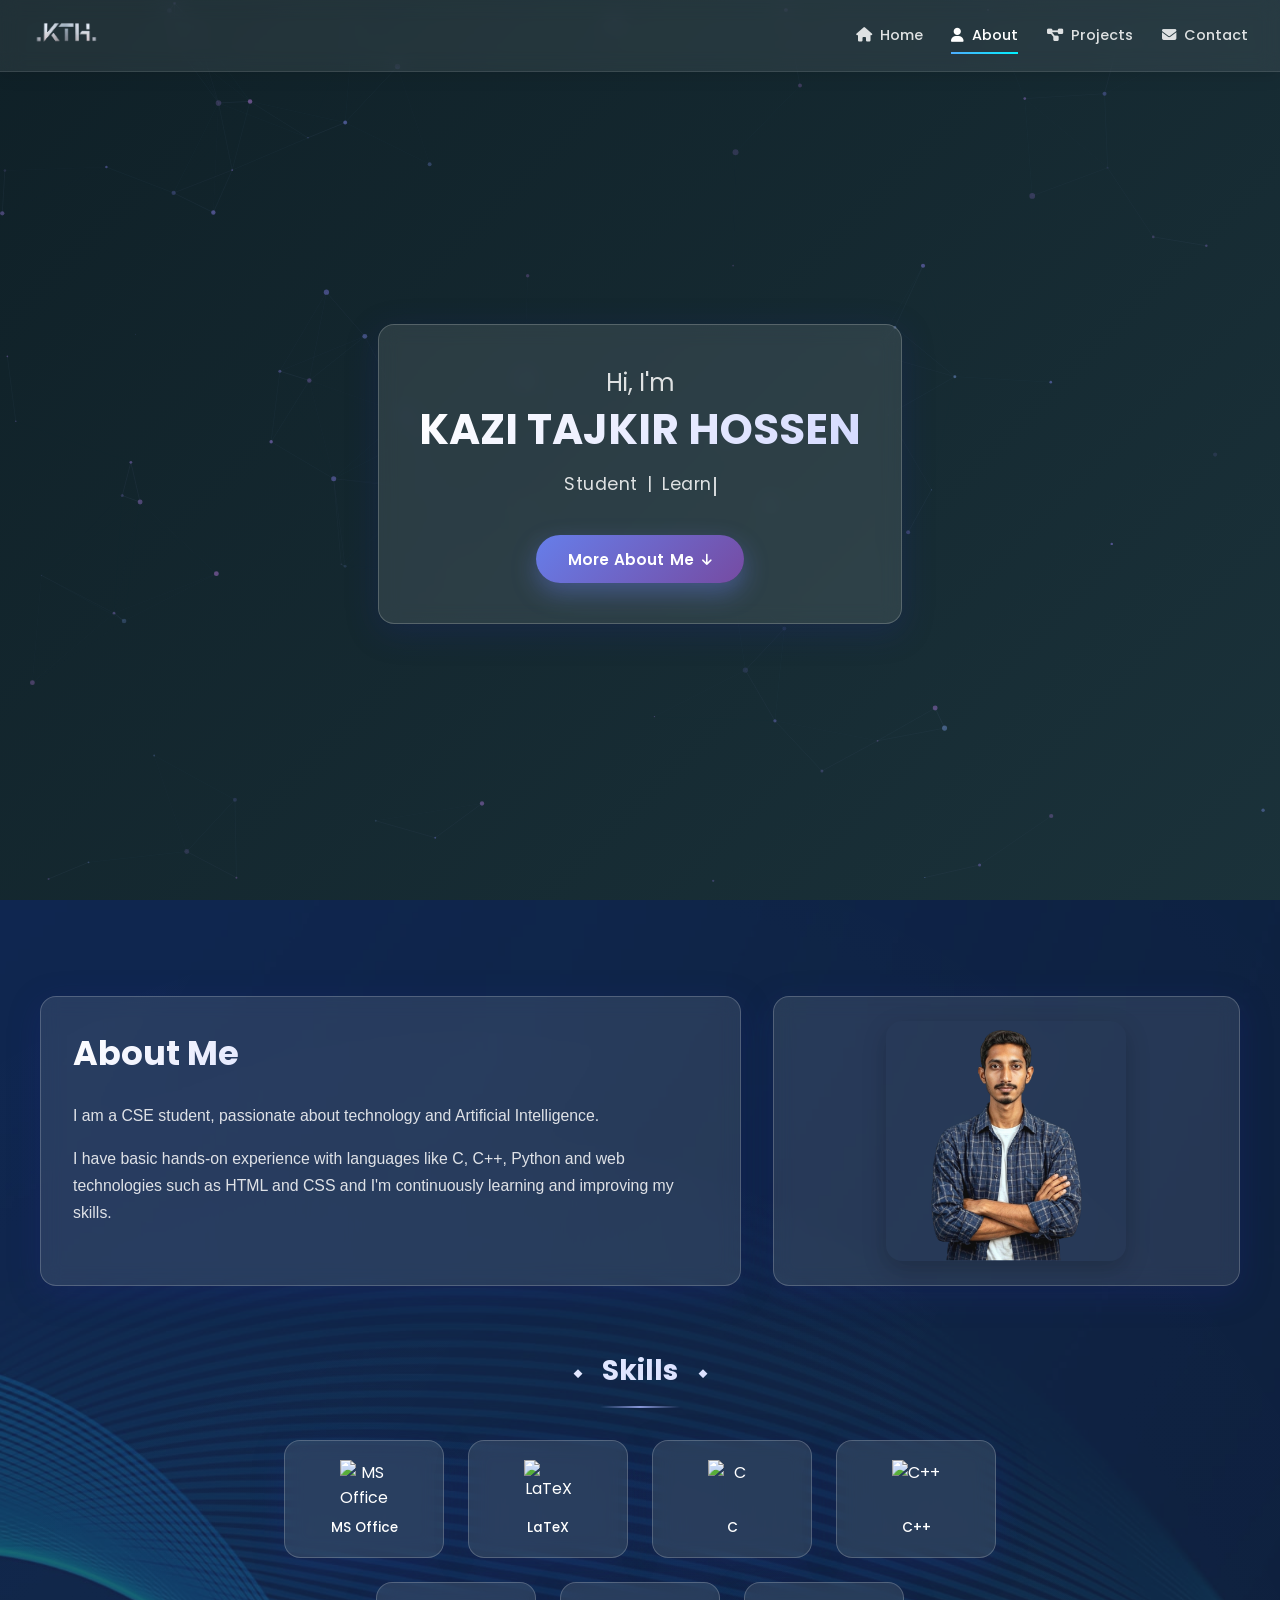
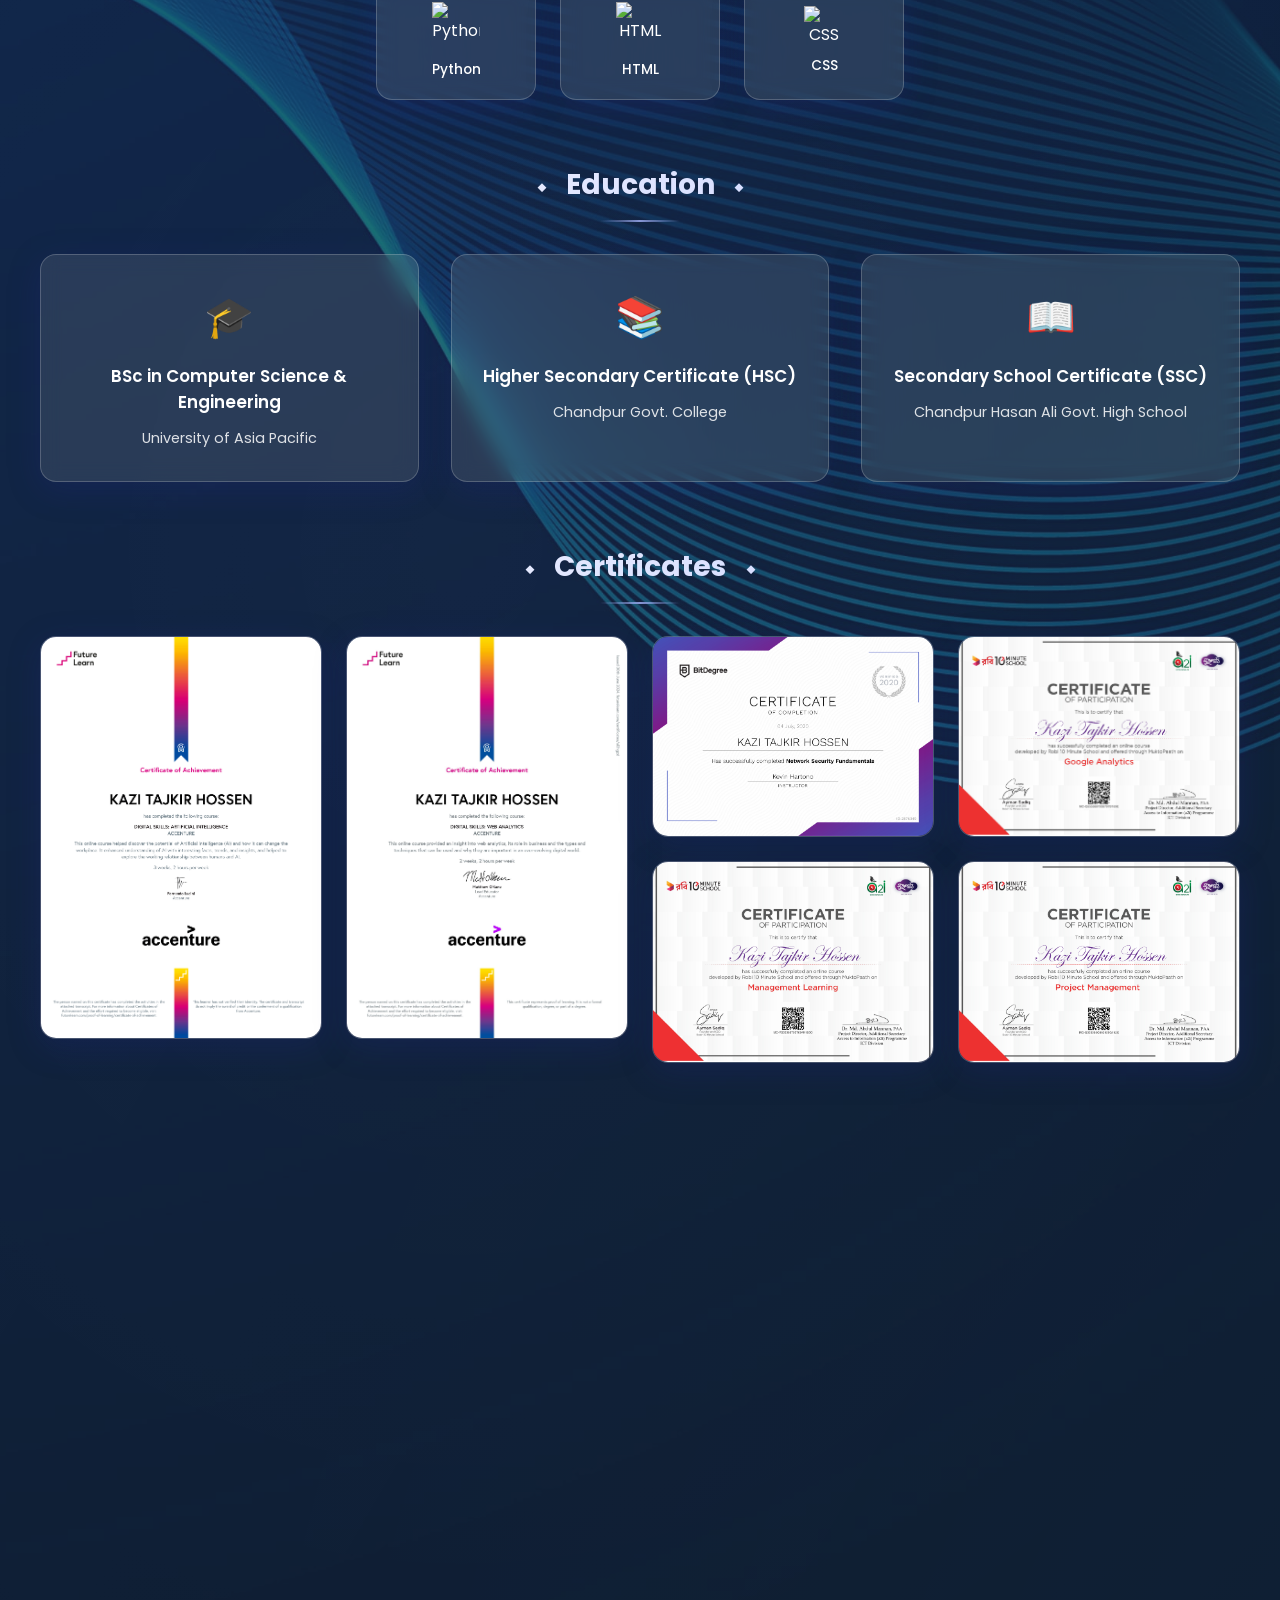
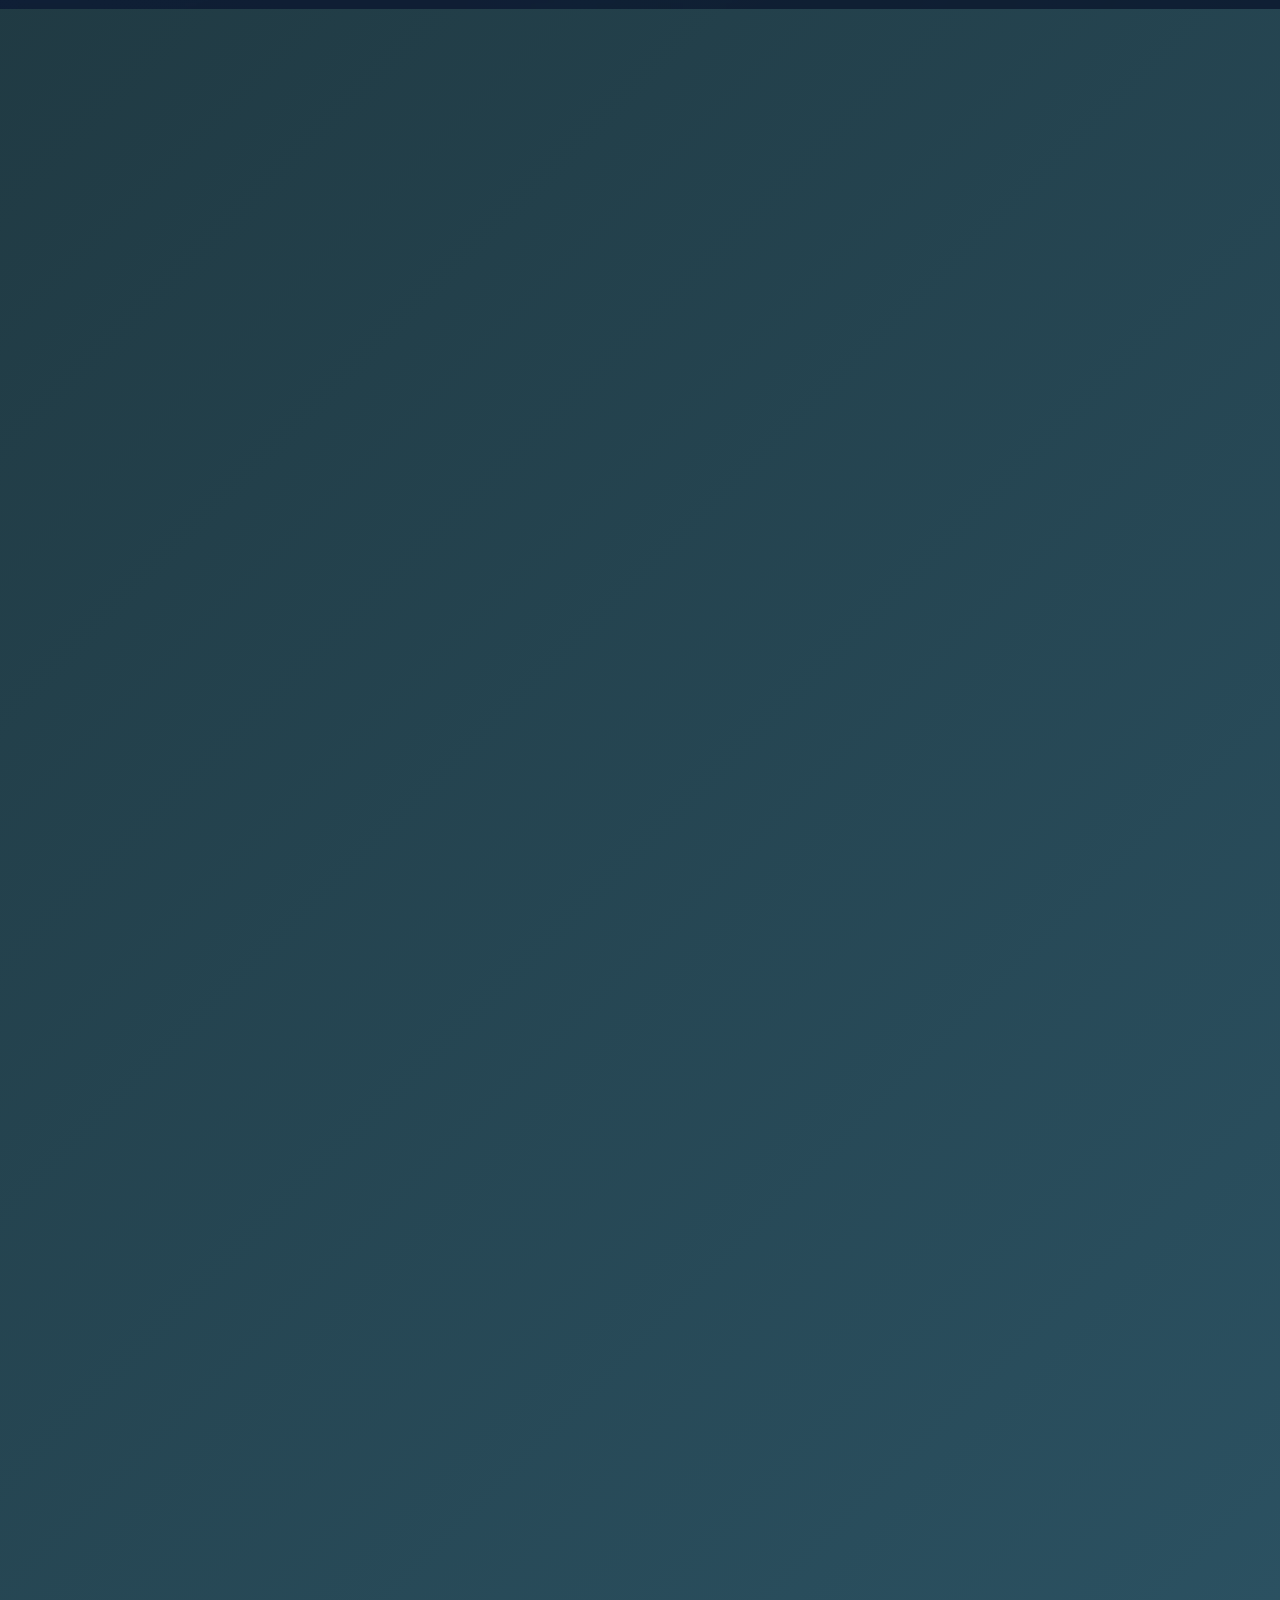
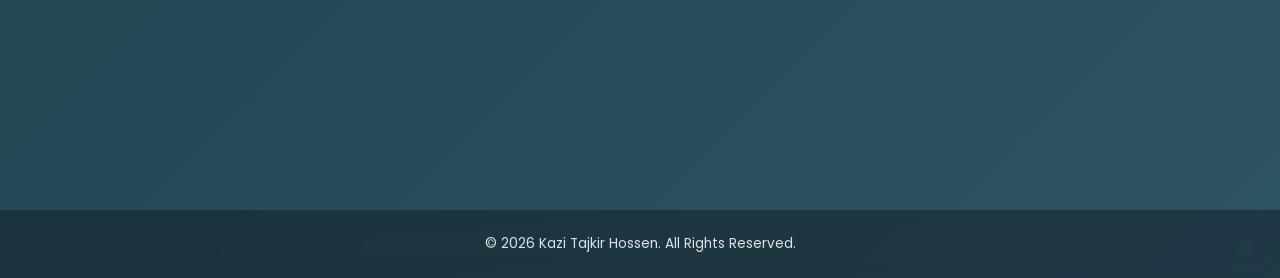
==== commit ead80c87: "Update index.html" ====
--- a/index.html
+++ b/index.html
@@ -69,13 +69,6 @@
             </div>
         </div>
 
-        <!-- Scroll Down Indicator -->
-        <div class="scroll-indicator" id="scrollIndicator">
-            <div class="scroll-mouse">
-                <div class="scroll-wheel"></div>
-            </div>
-            <span>Scroll Down</span>
-        </div>
     </section>
 
     <!-- ============================
--- a/styles.css
+++ b/styles.css
@@ -1,7 +1,9 @@
 /* ===========================
    CSS Variables & Reset
-   =========================== */
-:root {
+   =========================== 
+*/
+:root 
+{
     --primary-gradient: linear-gradient(135deg, #667eea 0%, #764ba2 100%);
     --secondary-gradient: linear-gradient(135deg, #f093fb 0%, #f5576c 100%);
     --accent-gradient: linear-gradient(135deg, #4facfe 0%, #00f2fe 100%);
@@ -15,7 +17,8 @@
     color-scheme: light;
 }
 
-html {
+html 
+{
     color-scheme: light !important;
     forced-color-adjust: none;
     scroll-behavior: smooth;
@@ -27,7 +30,8 @@
     box-sizing: border-box;
 }
 
-body {
+body 
+{
     font-family: 'Poppins', sans-serif;
     background: linear-gradient(135deg, #0f2027 0%, #203a43 50%, #2c5364 100%);
     color: var(--text-primary);
@@ -35,10 +39,12 @@
     overflow-x: hidden;
 }
 
-/* ===========================
+/* =============== 
    Particle Canvas
-   =========================== */
-#particleCanvas {
+   =============== 
+*/
+#particleCanvas 
+{
     position: fixed;
     top: 0;
     left: 0;
@@ -50,8 +56,10 @@
 
 /* ===========================
    Cursor Glow Trail
-   =========================== */
-.cursor-glow {
+   =========================== 
+*/
+.cursor-glow 
+{
     position: fixed;
     width: 350px;
     height: 350px;
@@ -65,14 +73,17 @@
     mix-blend-mode: screen;
 }
 
-.cursor-glow.active {
+.cursor-glow.active 
+{
     opacity: 1;
 }
 
 /* ===========================
    Section Background (replaces abstract-background)
-   =========================== */
-.section-bg {
+   =========================== 
+*/
+.section-bg 
+{
     position: absolute;
     top: 0;
     left: 0;
@@ -89,32 +100,38 @@
     transition: opacity 0.6s ease;
 }
 
-.section-bg.active-bg {
+.section-bg.active-bg 
+{
     opacity: 1;
 }
 
 /* Home Page Background */
-.bg-home {
+.bg-home 
+{
     background-image: url('Backgrounds/Bg_Home.jpg');
 }
 
 /* About Page Background */
-.bg-about {
+.bg-about 
+{
     background-image: url('Backgrounds/Bg_About.jpg');
 }
 
 /* Projects Page Background */
-.bg-projects {
+.bg-projects 
+{
     background-image: url('Backgrounds/Bg_Projects.jpg');
 }
 
 /* Contact Page Background */
-.bg-contact {
+.bg-contact 
+{
     background-image: url('Backgrounds/Bg_Contact.png');
 }
 
 /* Dark overlay for better text readability */
-.section-bg::before {
+.section-bg::before 
+{
     content: '';
     position: absolute;
     top: 0;
@@ -126,7 +143,8 @@
 }
 
 /* Subtle water-flow overlay */
-.section-bg::after {
+.section-bg::after 
+{
     content: '';
     position: absolute;
     inset: 0;
@@ -145,8 +163,10 @@
 
 /* ===========================
    Scroll Progress Indicator
-   =========================== */
-.scroll-progress {
+   =========================== 
+*/
+.scroll-progress 
+{
     position: absolute;
     bottom: 0;
     left: 0;
@@ -161,8 +181,10 @@
 
 /* ===========================
    Navigation
-   =========================== */
-.glass-nav {
+   =========================== 
+*/
+.glass-nav 
+{
     position: fixed;
     top: 0;
     left: 0;
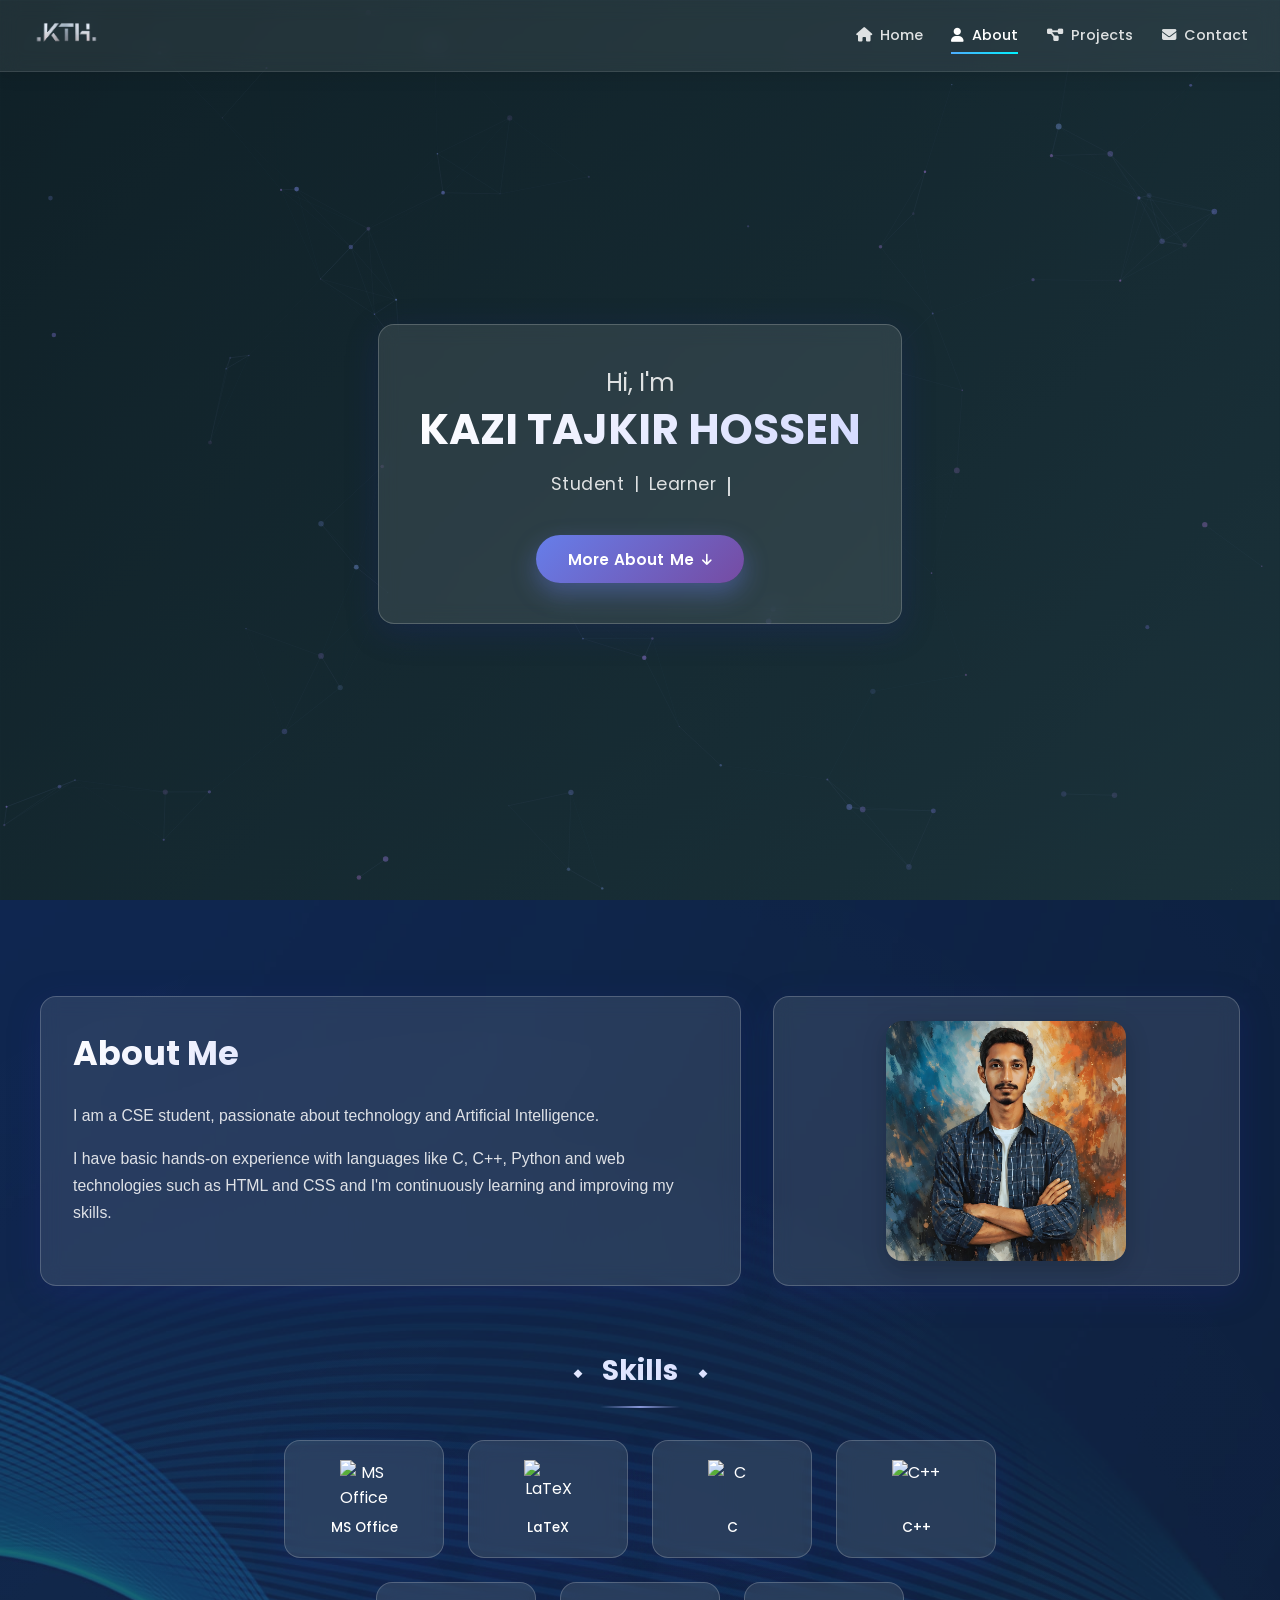
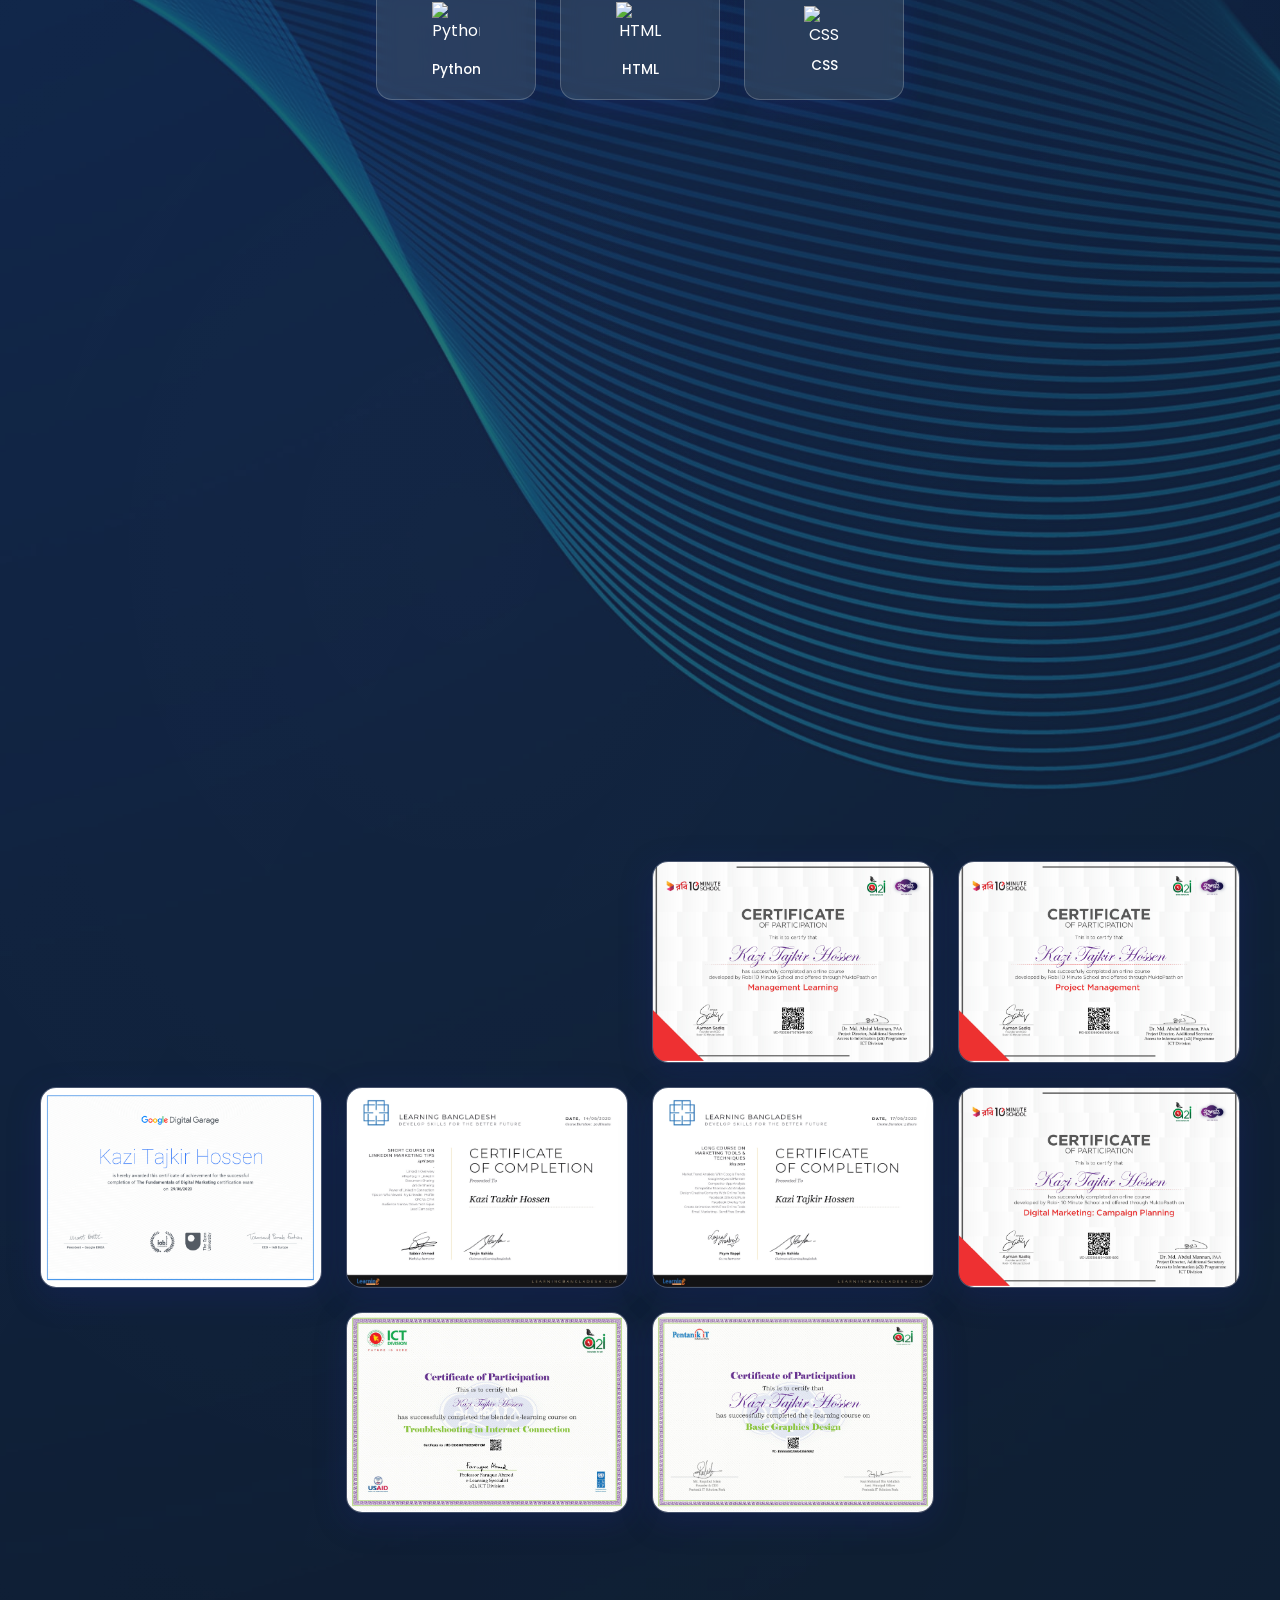
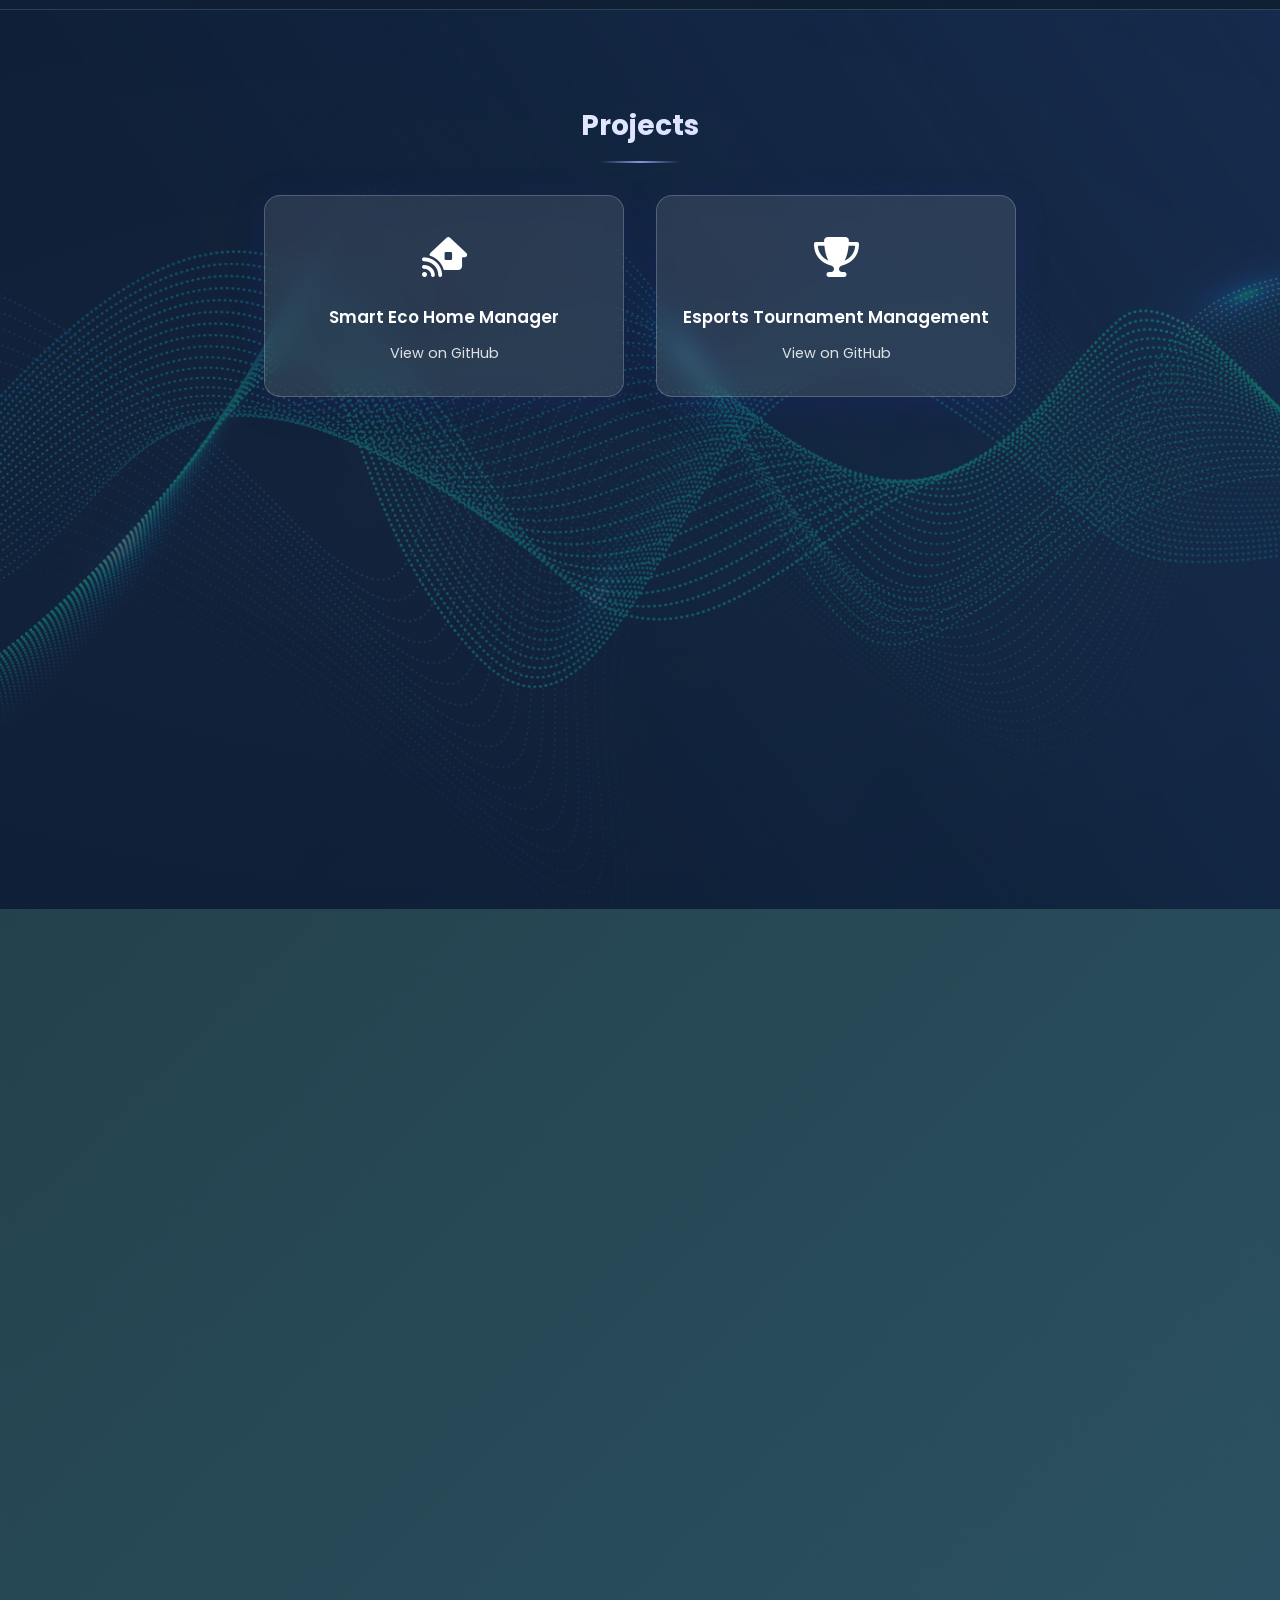
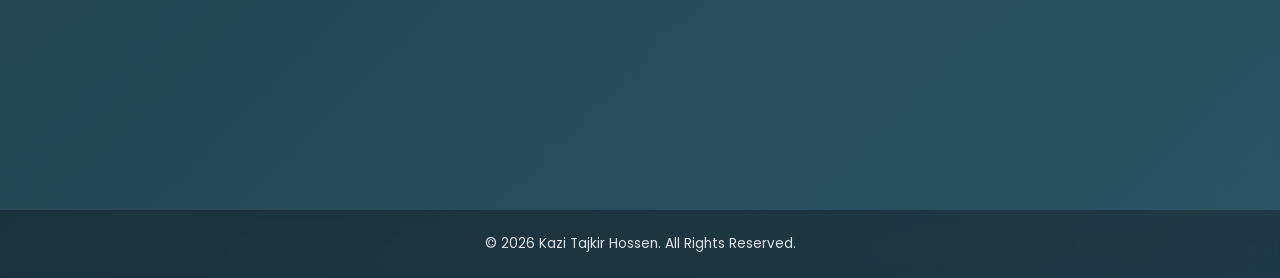
==== commit 352019b1: "Update index.html" ====
--- a/index.html
+++ b/index.html
@@ -86,7 +86,7 @@
                     <p>I have basic hands-on experience with languages like C, C++, Python and web technologies such as HTML and CSS and I'm continuously learning and improving my skills.</p>
                 </div>
                 <div class="glass-card profile-image scroll-reveal" data-reveal="right">
-                    <img src="KTH/KTH_DP 2.png" alt="Kazi Tajkir Hossen">
+                    <img src="KTH/KTH_DP 3.png" alt="Kazi Tajkir Hossen">
                 </div>
             </div>
 
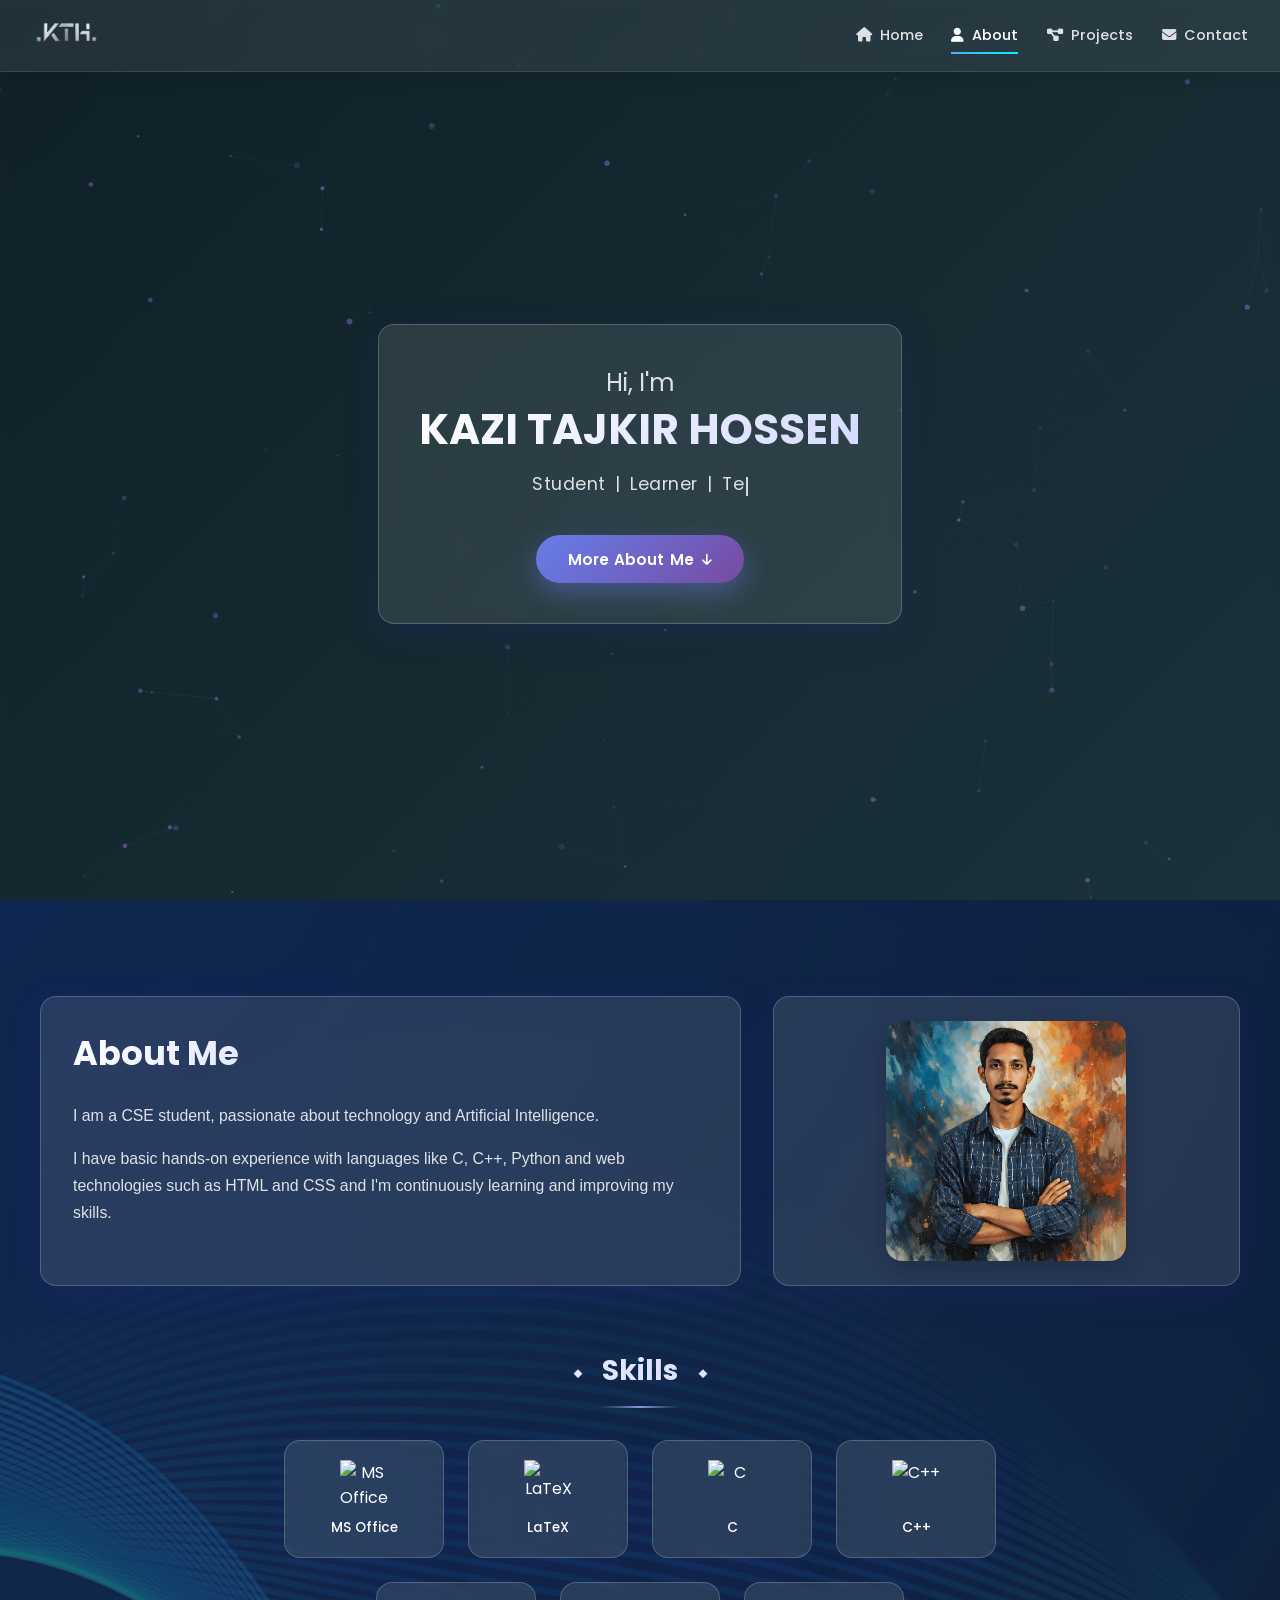
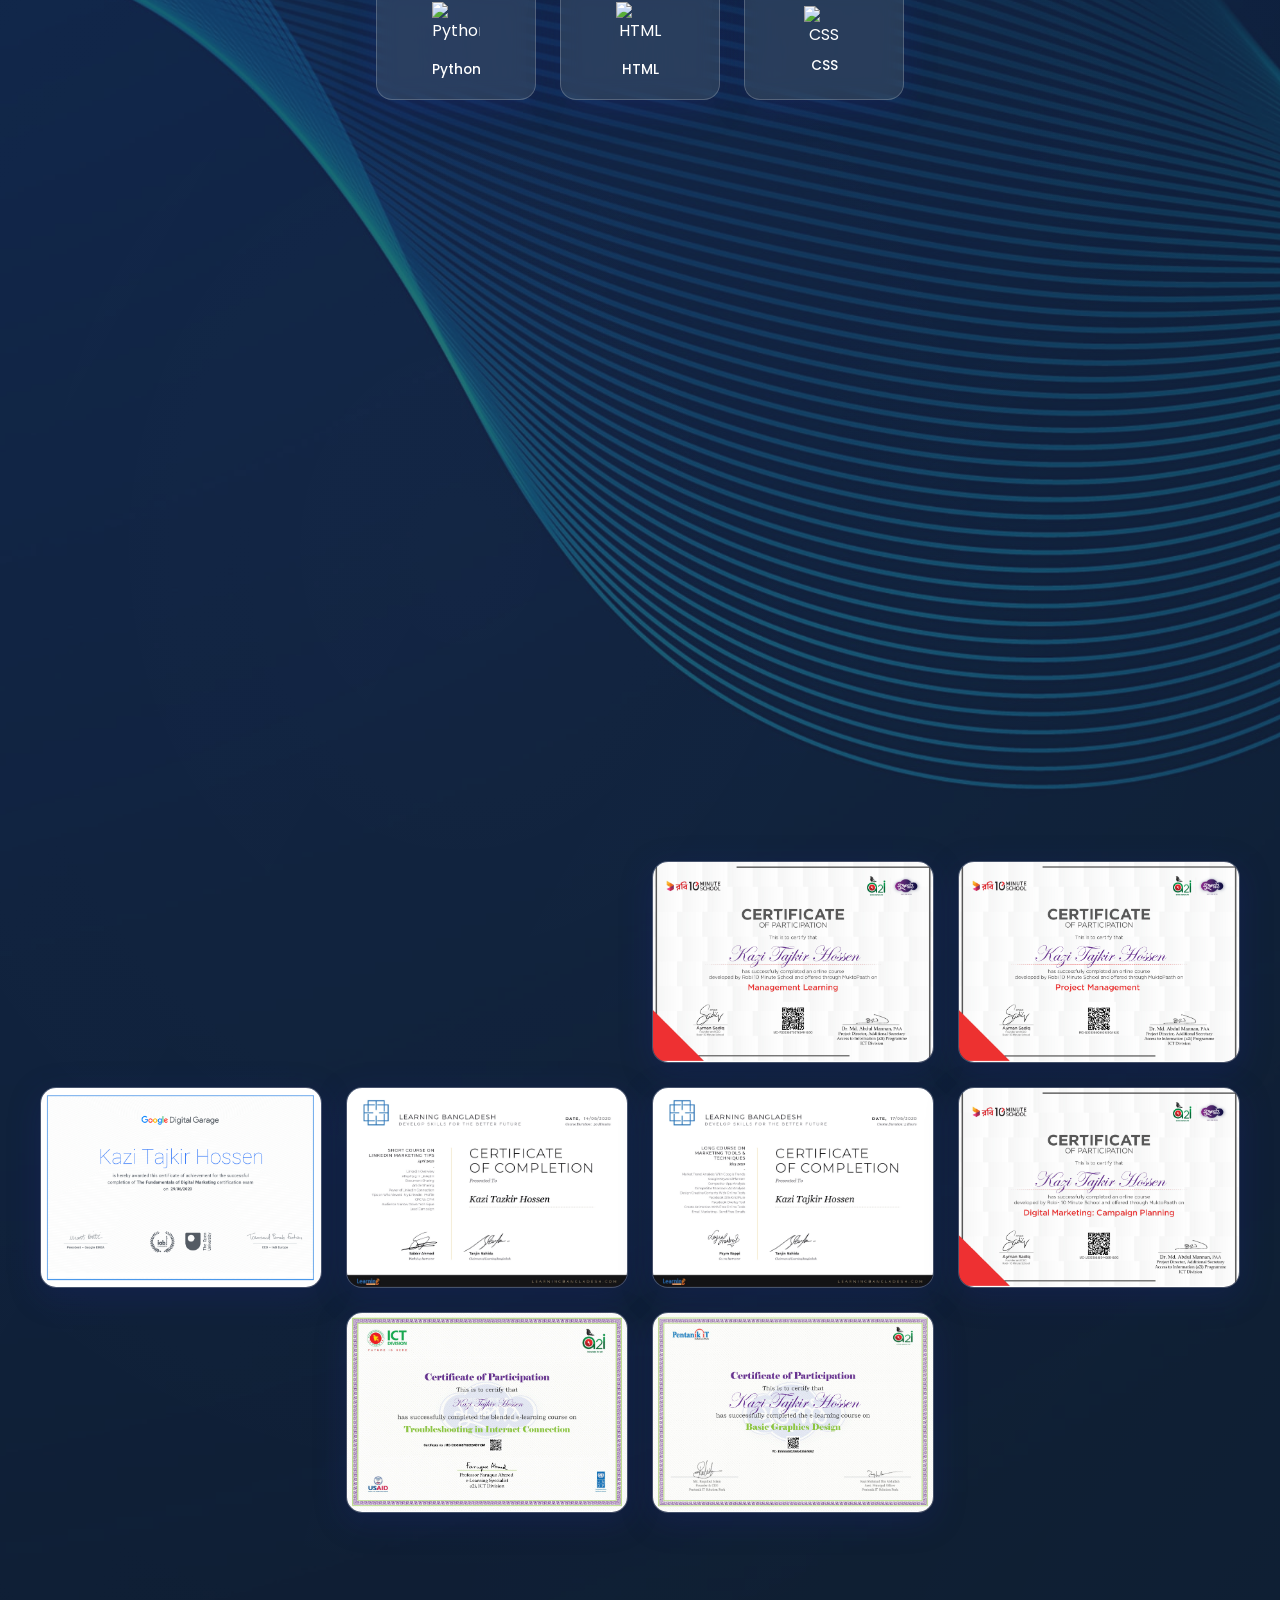
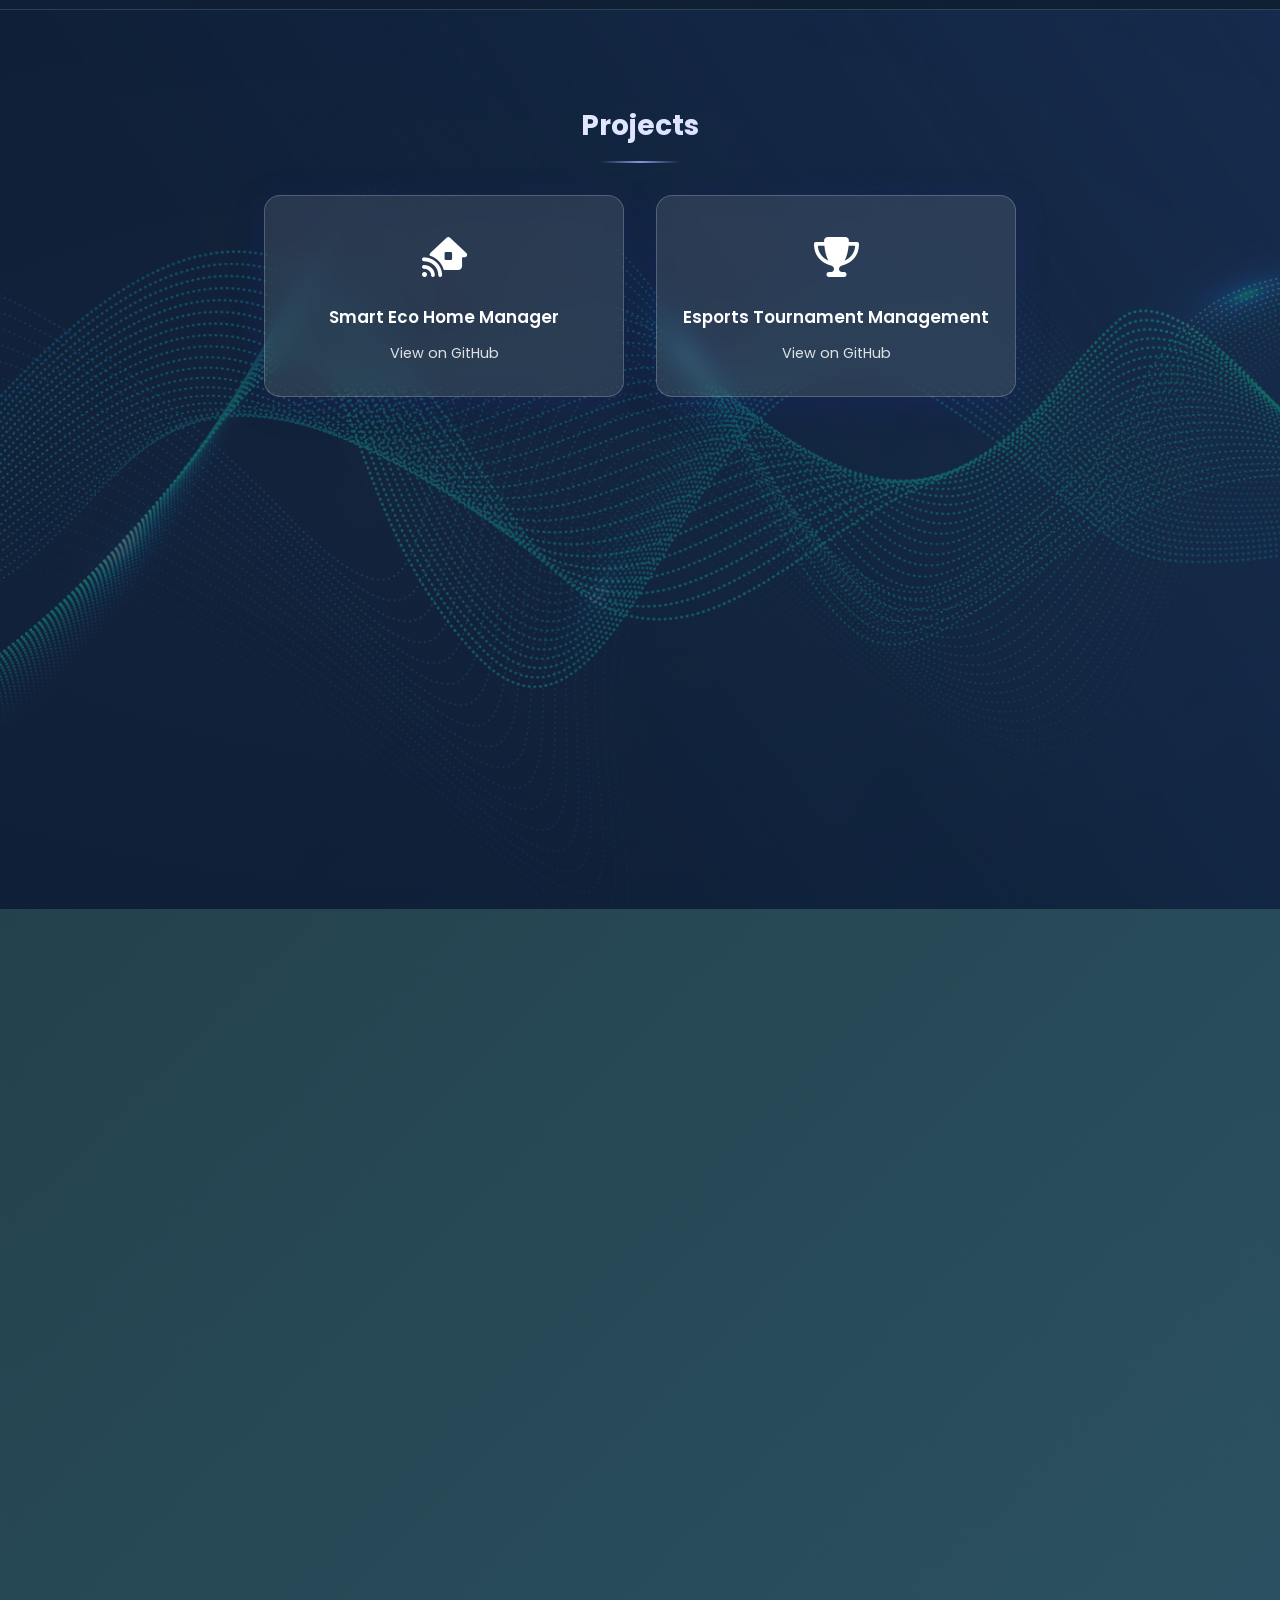
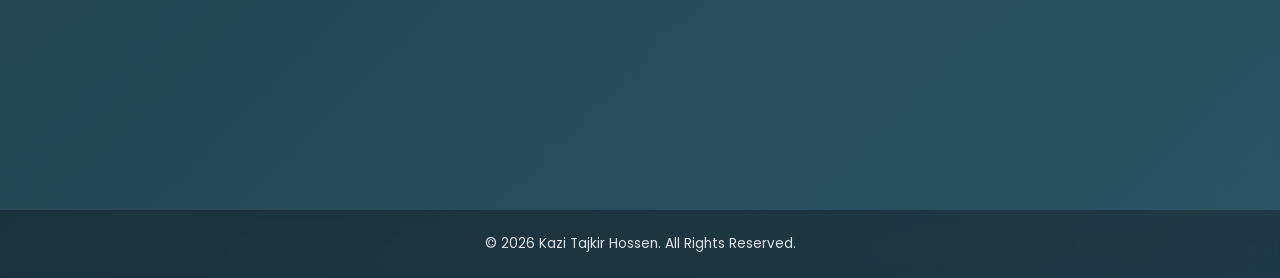
==== commit d9efbeb0: "Update index.html" ====
--- a/index.html
+++ b/index.html
@@ -51,9 +51,10 @@
         <div class="scroll-progress" id="scrollProgress"></div>
     </nav>
 
-    <!-- ============================
+    <!-- ============= 
          SECTION: HOME
-         ============================ -->
+         ============= 
+    -->
     <section class="home-section" id="home">
         <div class="section-bg bg-home"></div>
 
